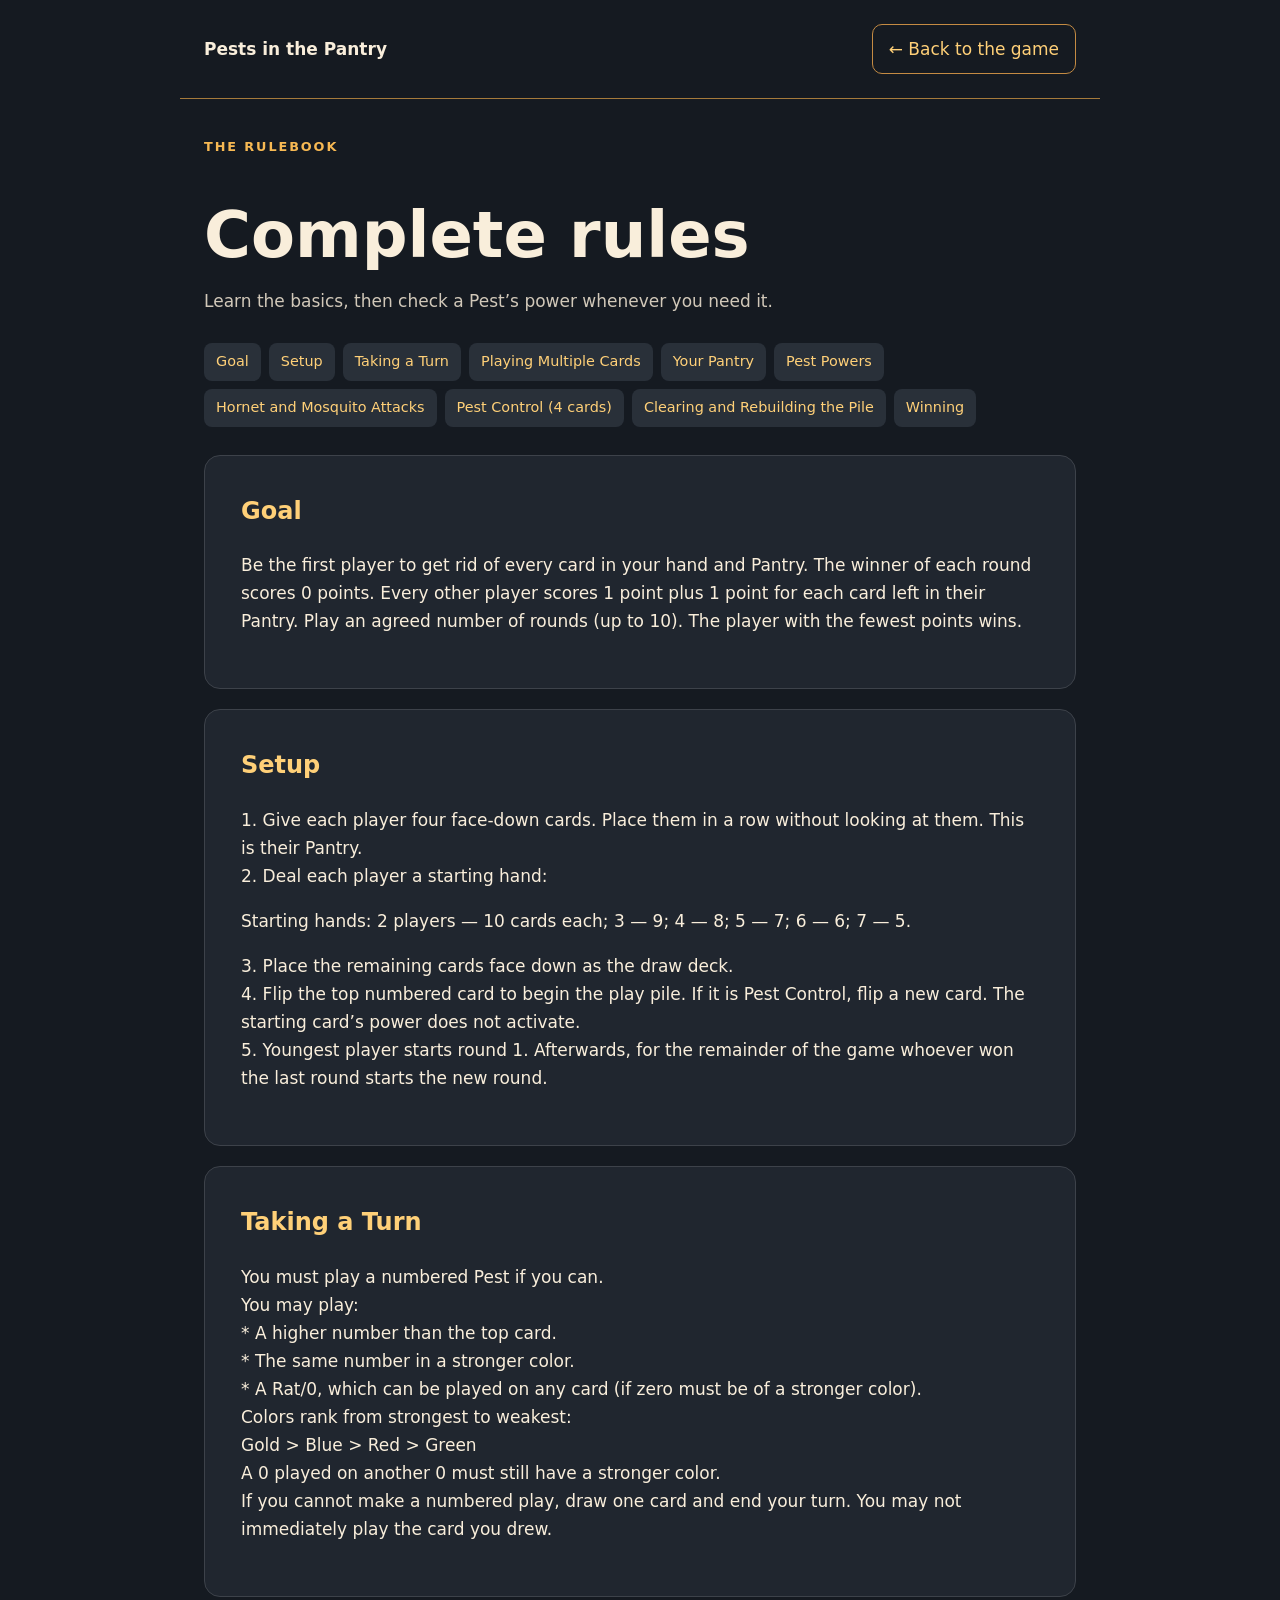
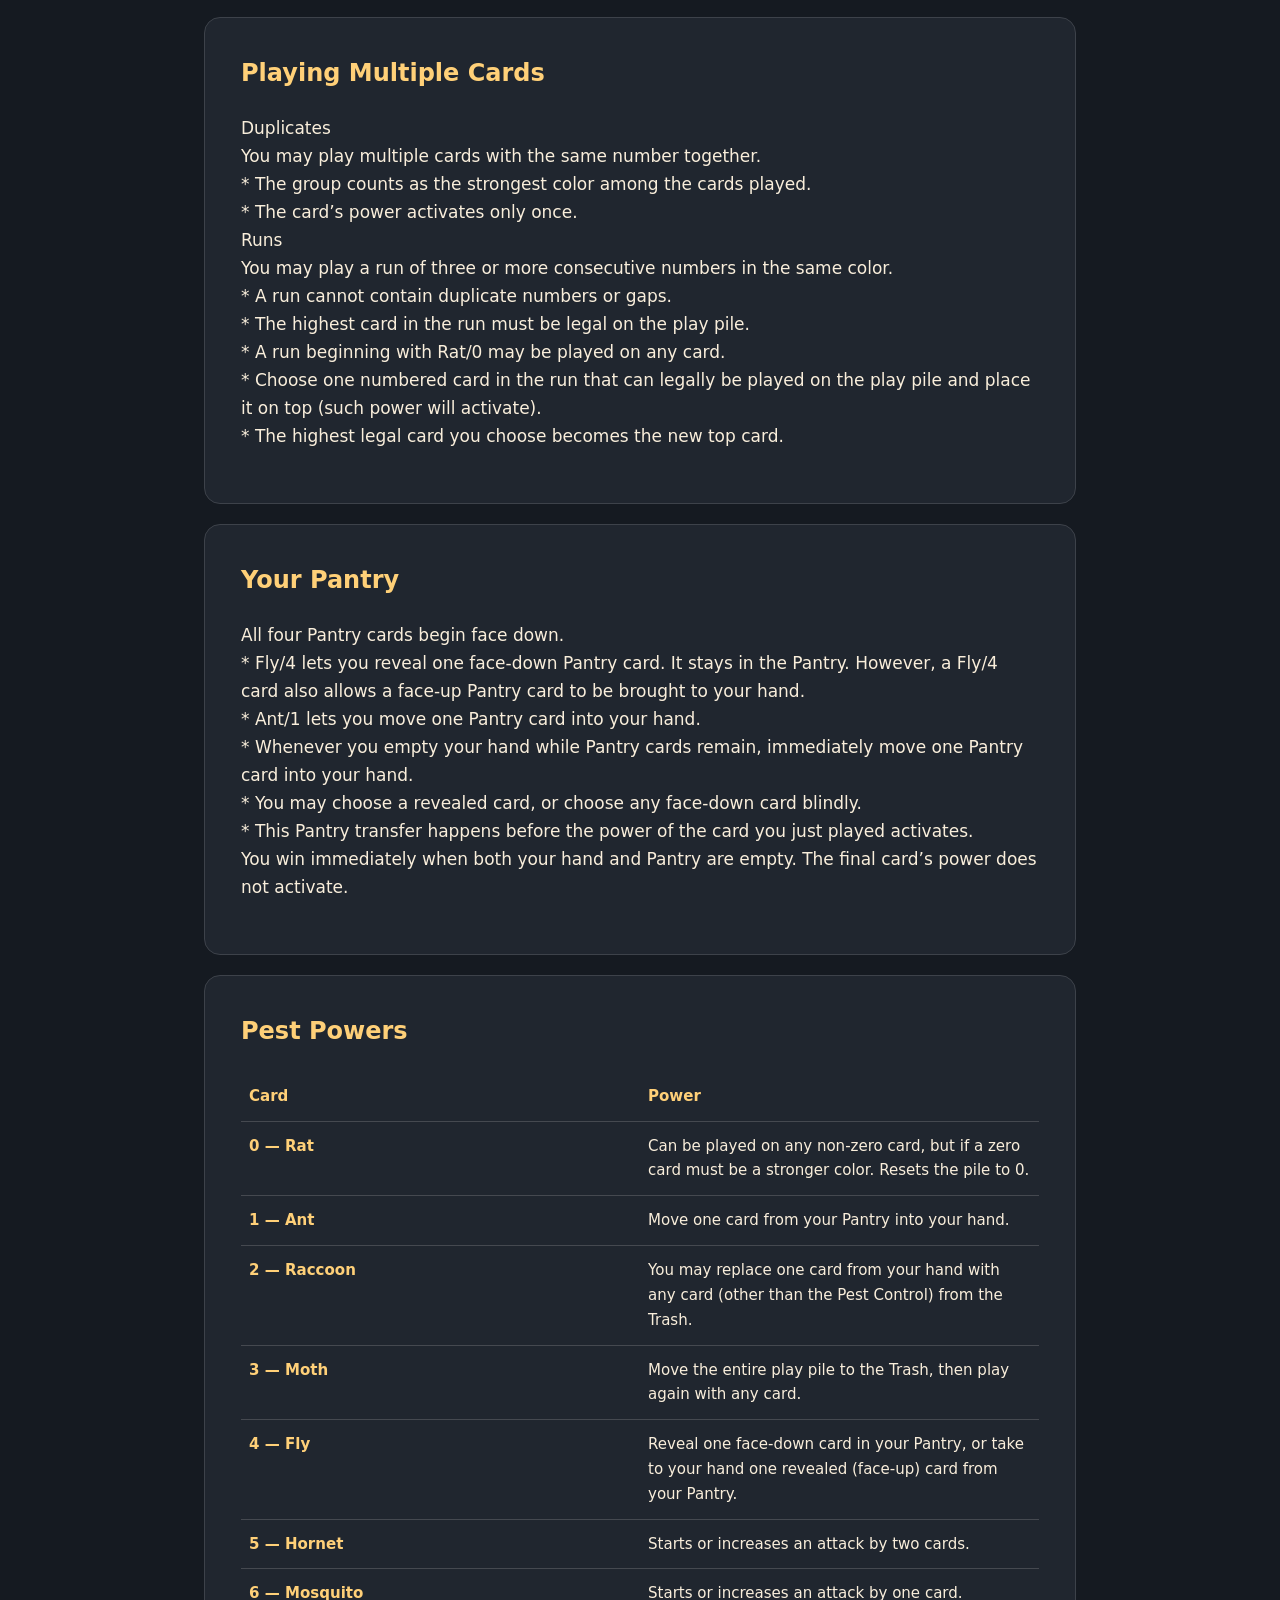
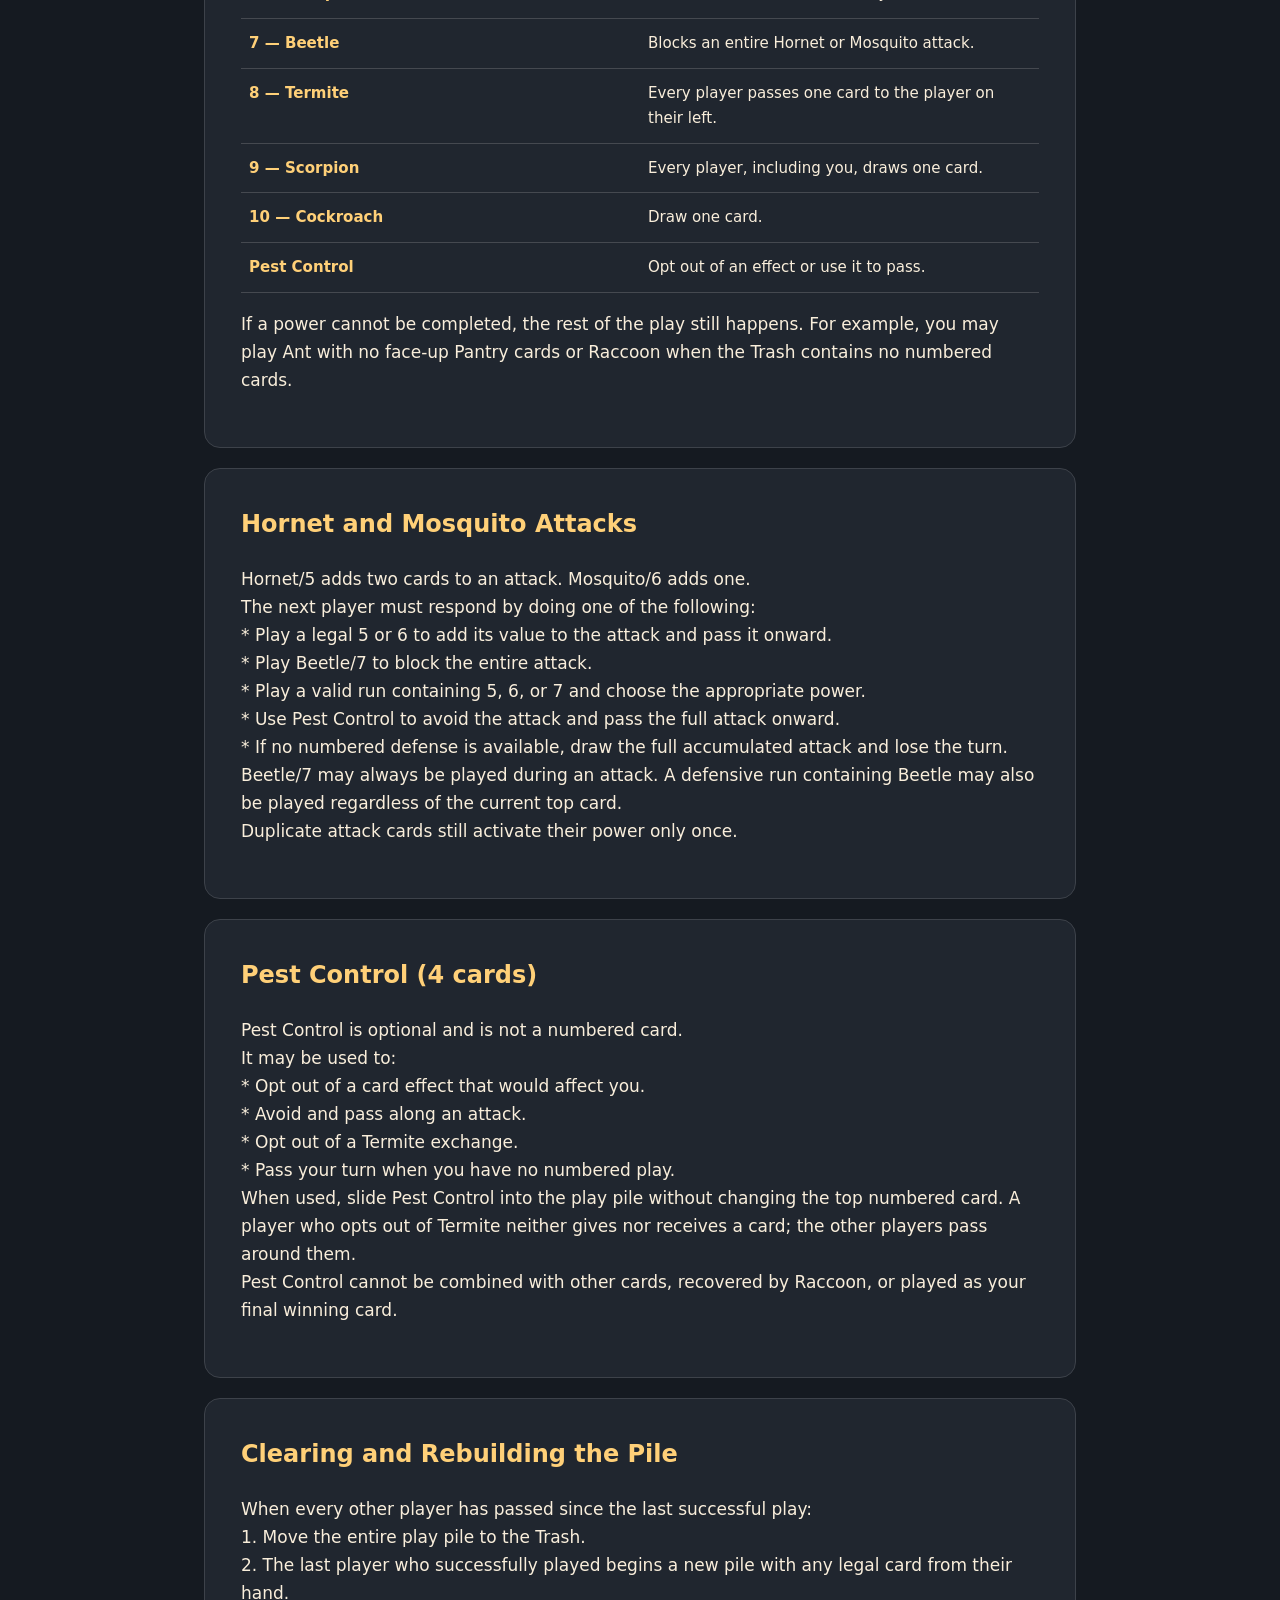
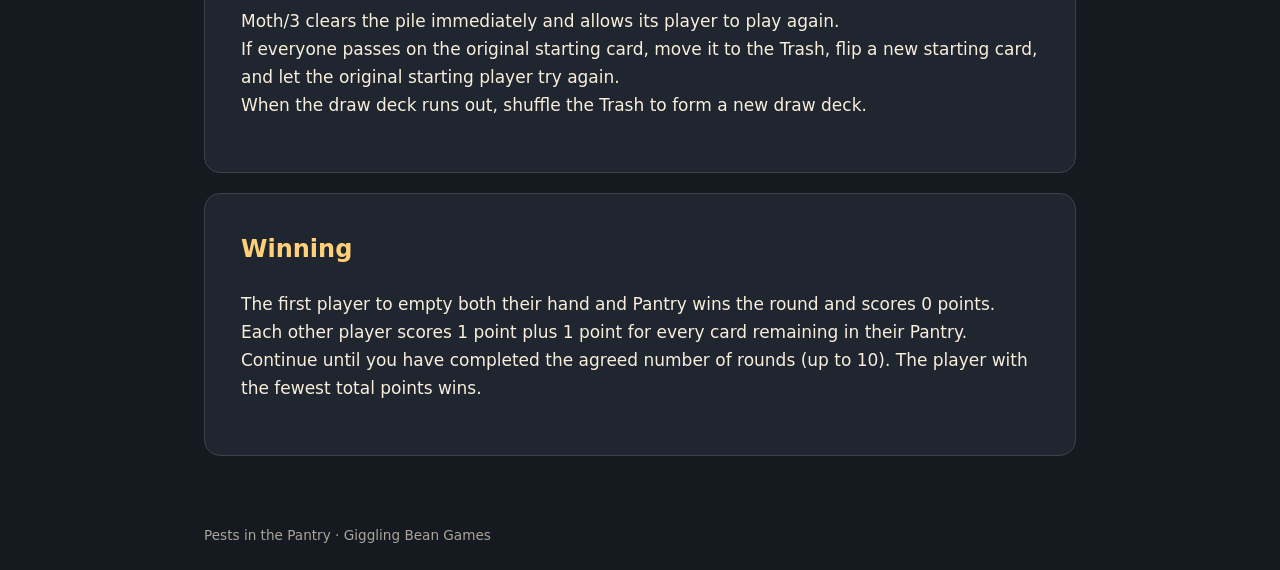
==== game-rules/index.html @ f9a8a21a "Add complete rules page and homepage button" ====
<!doctype html>
<html lang="en"><head><meta charset="utf-8"><meta name="viewport" content="width=device-width,initial-scale=1">
<title>Complete Rules | Pests in the Pantry</title>
<meta name="description" content="The complete Pests in the Pantry rules: setup, scoring, turns, Pest powers, attacks, runs, and your Pantry.">
<link rel="icon" href="/assets/cockroach-logo.png">
<style>
*{box-sizing:border-box}body{margin:0;background:#151a21;color:#f9eedb;font:17px/1.65 system-ui,sans-serif}
header,main,footer{max-width:920px;margin:auto;padding:24px}
header{display:flex;align-items:center;justify-content:space-between;gap:16px;border-bottom:1px solid #a57a3b}
a{color:#ffd078;text-underline-offset:4px}a:focus-visible{outline:3px solid #ffd078;outline-offset:5px}
.back{display:inline-block;border:1px solid #c48b43;border-radius:10px;padding:10px 16px;text-decoration:none}
h1{font-size:clamp(2.2rem,6vw,4rem);line-height:1.1;margin-bottom:14px}h2{color:#ffd078;font-size:1.5rem;margin-top:0}
.kicker{text-transform:uppercase;letter-spacing:.15em;color:#f7b953;font-size:.8rem;font-weight:800}
.intro{color:#d1c8b9}nav{display:flex;gap:8px;flex-wrap:wrap;margin:28px 0}
nav a{padding:7px 12px;background:#293039;border-radius:8px;text-decoration:none;font-size:.9rem}
section{background:#20262f;padding:clamp(20px,5vw,36px);border:1px solid #3d424a;border-radius:16px;margin:20px 0;scroll-margin-top:20px}
p{overflow-wrap:anywhere}table{border-collapse:collapse;width:100%;font-size:.94rem}th,td{text-align:left;vertical-align:top;border-bottom:1px solid #454950;padding:12px 8px}th{width:30%;color:#ffd078}
footer{color:#aaa49a;font-size:.85rem}@media(max-width:480px){header{align-items:flex-start;flex-direction:column}main{padding:18px}th,td{padding:10px 5px}section{padding:18px}}
@media print{body{background:#fff;color:#111}header,nav{display:none}section{border:0;background:none;padding:0;break-inside:avoid}h2,th{color:#111}a{color:inherit}}
</style></head><body>
<header><strong>Pests in the Pantry</strong><a class="back" href="/">← Back to the game</a></header>
<main><p class="kicker">The rulebook</p><h1>Complete rules</h1><p class="intro">Learn the basics, then check a Pest’s power whenever you need it.</p><nav aria-label="Rulebook sections"><a href="#section-0">Goal</a><a href="#section-1">Setup</a><a href="#section-2">Taking a Turn</a><a href="#section-3">Playing Multiple Cards</a><a href="#section-4">Your Pantry</a><a href="#section-5">Pest Powers</a><a href="#section-6">Hornet and Mosquito Attacks</a><a href="#section-7">Pest Control (4 cards)</a><a href="#section-8">Clearing and Rebuilding the Pile</a><a href="#section-9">Winning</a></nav><section id="section-0"><h2>Goal</h2><p>Be the first player to get rid of every card in your hand and Pantry. The winner of each round scores 0 points. Every other player scores 1 point plus 1 point for each card left in their Pantry. Play an agreed number of rounds (up to 10). The player with the fewest points wins.</p></section><section id="section-1"><h2>Setup</h2><p>1. Give each player four face-down cards. Place them in a row without looking at them. This is their Pantry.<br>2. Deal each player a starting hand:</p><p>Starting hands: 2 players — 10 cards each; 3 — 9; 4 — 8; 5 — 7; 6 — 6; 7 — 5.</p><p>3. Place the remaining cards face down as the draw deck.<br>   4. Flip the top numbered card to begin the play pile. If it is Pest Control, flip a new card. The starting card’s power does not activate.<br>   5. Youngest player starts round 1. Afterwards, for the remainder of the game whoever won the last round starts the new round.</p></section><section id="section-2"><h2>Taking a Turn</h2><p>You must play a numbered Pest if you can.<br>You may play:<br>   * A higher number than the top card.<br>   * The same number in a stronger color.<br>   * A Rat/0, which can be played on any card (if zero must be of a stronger color).<br>Colors rank from strongest to weakest:<br>Gold &gt; Blue &gt; Red &gt; Green<br>A 0 played on another 0 must still have a stronger color.<br>If you cannot make a numbered play, draw one card and end your turn. You may not immediately play the card you drew.</p></section><section id="section-3"><h2>Playing Multiple Cards</h2><p>Duplicates<br>You may play multiple cards with the same number together.<br>   * The group counts as the strongest color among the cards played.<br>   * The card’s power activates only once.<br>Runs<br>You may play a run of three or more consecutive numbers in the same color.<br>   * A run cannot contain duplicate numbers or gaps.<br>   * The highest card in the run must be legal on the play pile.<br>   * A run beginning with Rat/0 may be played on any card.<br>   * Choose one numbered card in the run that can legally be played on the play pile and place it on top (such power will activate).<br>   * The highest legal card you choose becomes the new top card.</p></section><section id="section-4"><h2>Your Pantry</h2><p>All four Pantry cards begin face down.<br>   * Fly/4 lets you reveal one face-down Pantry card. It stays in the Pantry. However, a Fly/4 card also allows a face-up Pantry card to be brought to your hand.<br>   * Ant/1 lets you move one Pantry card into your hand.<br>   * Whenever you empty your hand while Pantry cards remain, immediately move one Pantry card into your hand.<br>   * You may choose a revealed card, or choose any face-down card blindly.<br>   * This Pantry transfer happens before the power of the card you just played activates.<br>You win immediately when both your hand and Pantry are empty. The final card’s power does not activate.</p></section><section id="section-5"><h2>Pest Powers</h2><table><thead><tr><th>Card</th><th>Power</th></tr></thead><tbody><tr><th>0 — Rat</th><td>Can be played on any non-zero card, but if a zero card must be a stronger color. Resets the pile to 0.</td></tr><tr><th>1 — Ant</th><td>Move one card from your Pantry into your hand.</td></tr><tr><th>2 — Raccoon</th><td>You may replace one card from your hand with any card (other than the Pest Control) from the Trash.</td></tr><tr><th>3 — Moth</th><td>Move the entire play pile to the Trash, then play again with any card.</td></tr><tr><th>4 — Fly</th><td>Reveal one face-down card in your Pantry, or take to your hand one revealed (face-up) card from your Pantry.</td></tr><tr><th>5 — Hornet</th><td>Starts or increases an attack by two cards.</td></tr><tr><th>6 — Mosquito</th><td>Starts or increases an attack by one card.</td></tr><tr><th>7 — Beetle</th><td>Blocks an entire Hornet or Mosquito attack.</td></tr><tr><th>8 — Termite</th><td>Every player passes one card to the player on their left.</td></tr><tr><th>9 — Scorpion</th><td>Every player, including you, draws one card.</td></tr><tr><th>10 — Cockroach</th><td>Draw one card.</td></tr><tr><th>Pest Control</th><td>Opt out of an effect or use it to pass.</td></tr></tbody></table><p>If a power cannot be completed, the rest of the play still happens. For example, you may play Ant with no face-up Pantry cards or Raccoon when the Trash contains no numbered cards.</p></section><section id="section-6"><h2>Hornet and Mosquito Attacks</h2><p>Hornet/5 adds two cards to an attack. Mosquito/6 adds one.<br>The next player must respond by doing one of the following:<br>   * Play a legal 5 or 6 to add its value to the attack and pass it onward.<br>   * Play Beetle/7 to block the entire attack.<br>   * Play a valid run containing 5, 6, or 7 and choose the appropriate power.<br>   * Use Pest Control to avoid the attack and pass the full attack onward.<br>   * If no numbered defense is available, draw the full accumulated attack and lose the turn.<br>Beetle/7 may always be played during an attack. A defensive run containing Beetle may also be played regardless of the current top card.<br>Duplicate attack cards still activate their power only once.</p></section><section id="section-7"><h2>Pest Control (4 cards)</h2><p>Pest Control is optional and is not a numbered card.<br>It may be used to:<br>   * Opt out of a card effect that would affect you.<br>   * Avoid and pass along an attack.<br>   * Opt out of a Termite exchange.<br>   * Pass your turn when you have no numbered play.<br>When used, slide Pest Control into the play pile without changing the top numbered card. A player who opts out of Termite neither gives nor receives a card; the other players pass around them.<br>Pest Control cannot be combined with other cards, recovered by Raccoon, or played as your final winning card.</p></section><section id="section-8"><h2>Clearing and Rebuilding the Pile</h2><p>When every other player has passed since the last successful play:<br>   1. Move the entire play pile to the Trash.<br>   2. The last player who successfully played begins a new pile with any legal card from their hand.<br>Moth/3 clears the pile immediately and allows its player to play again.<br>If everyone passes on the original starting card, move it to the Trash, flip a new starting card, and let the original starting player try again.<br>When the draw deck runs out, shuffle the Trash to form a new draw deck.</p></section><section id="section-9"><h2>Winning</h2><p>The first player to empty both their hand and Pantry wins the round and scores 0 points. Each other player scores 1 point plus 1 point for every card remaining in their Pantry. Continue until you have completed the agreed number of rounds (up to 10). The player with the fewest total points wins.</p></section></main><footer>Pests in the Pantry · Giggling Bean Games</footer></body></html>
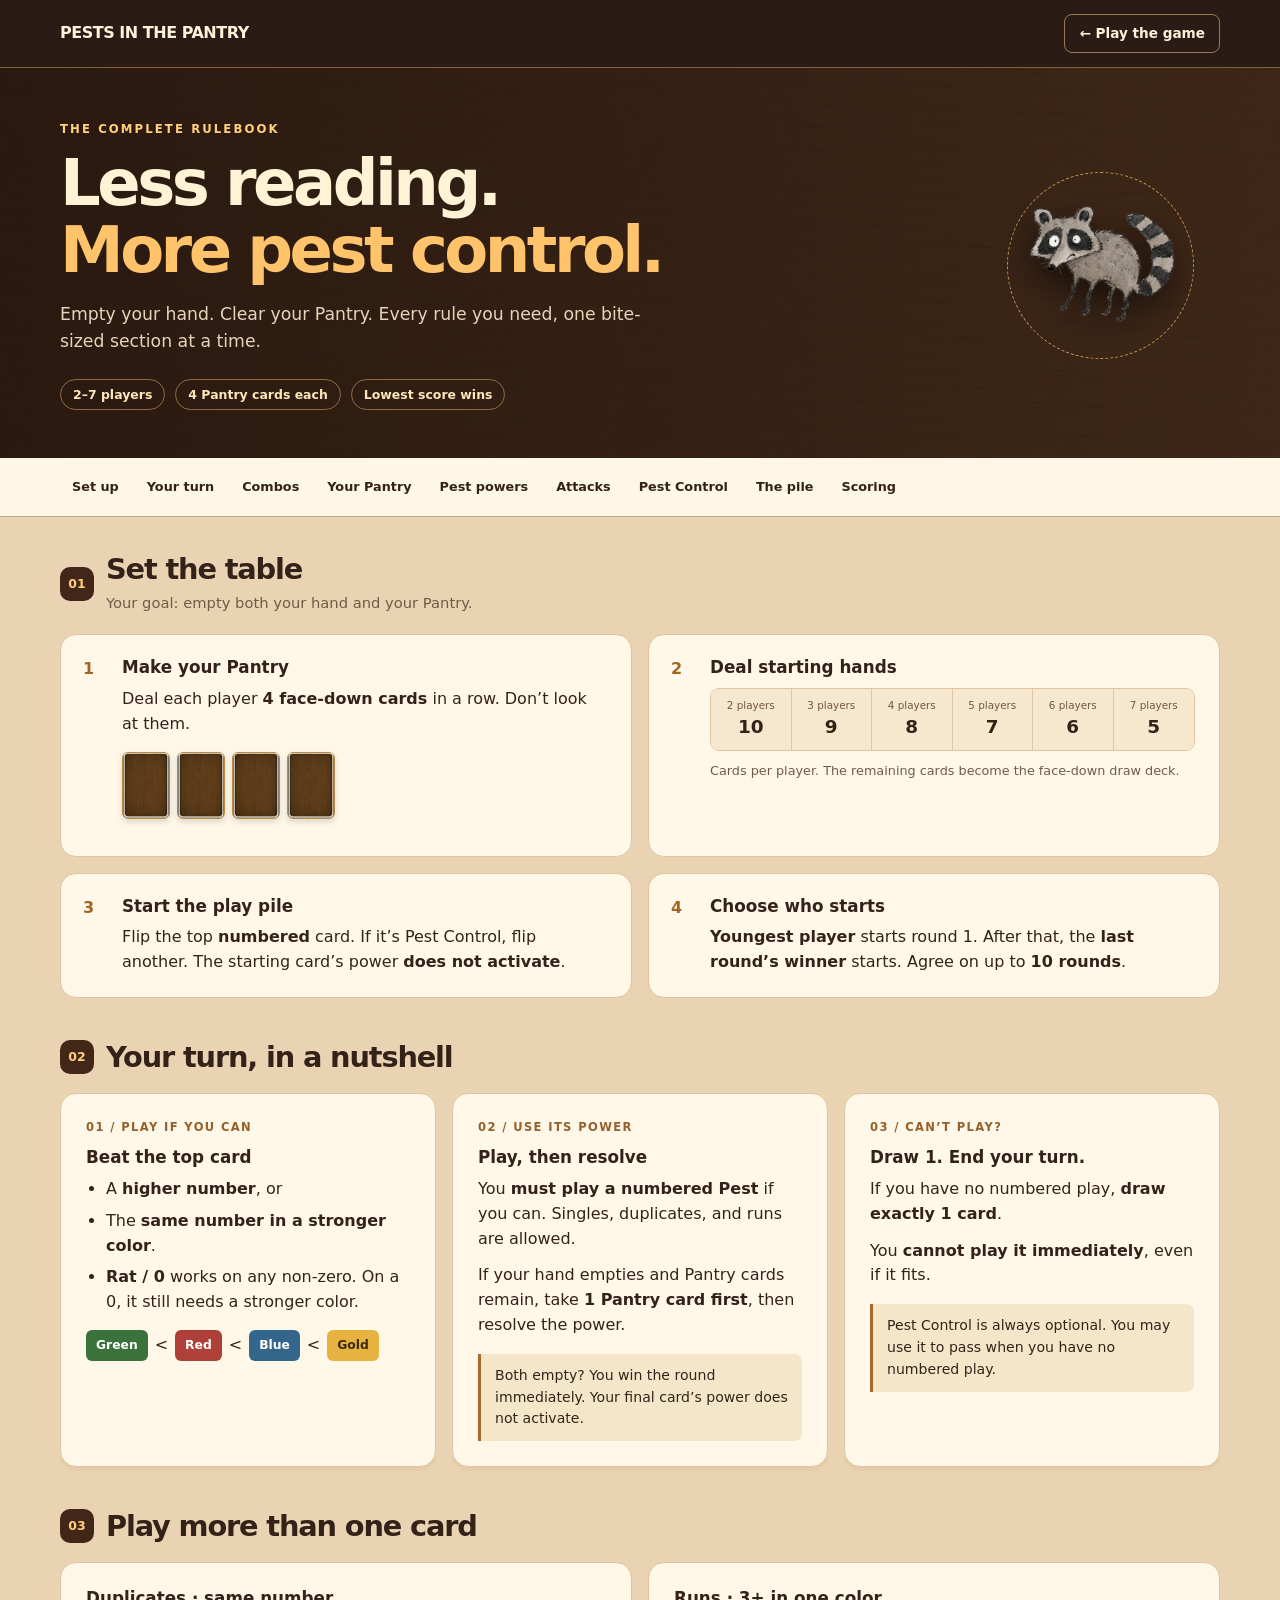
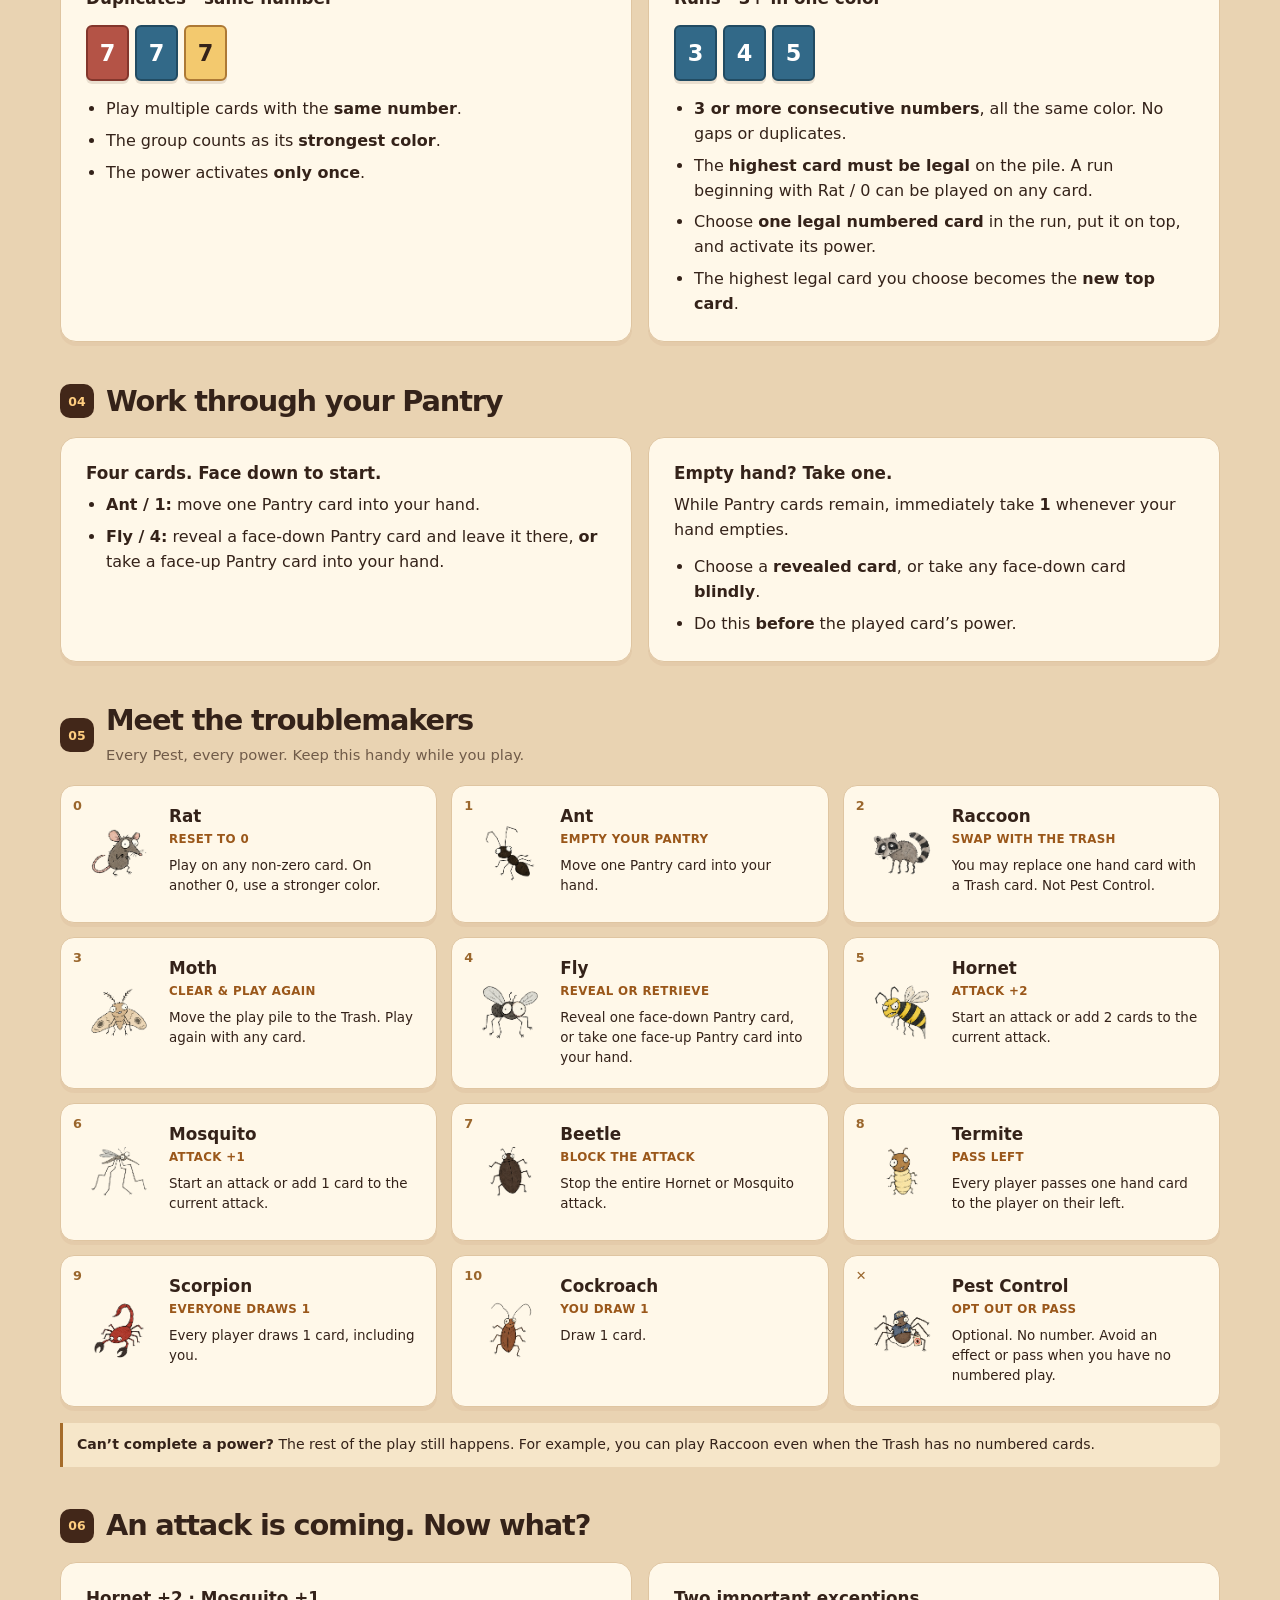
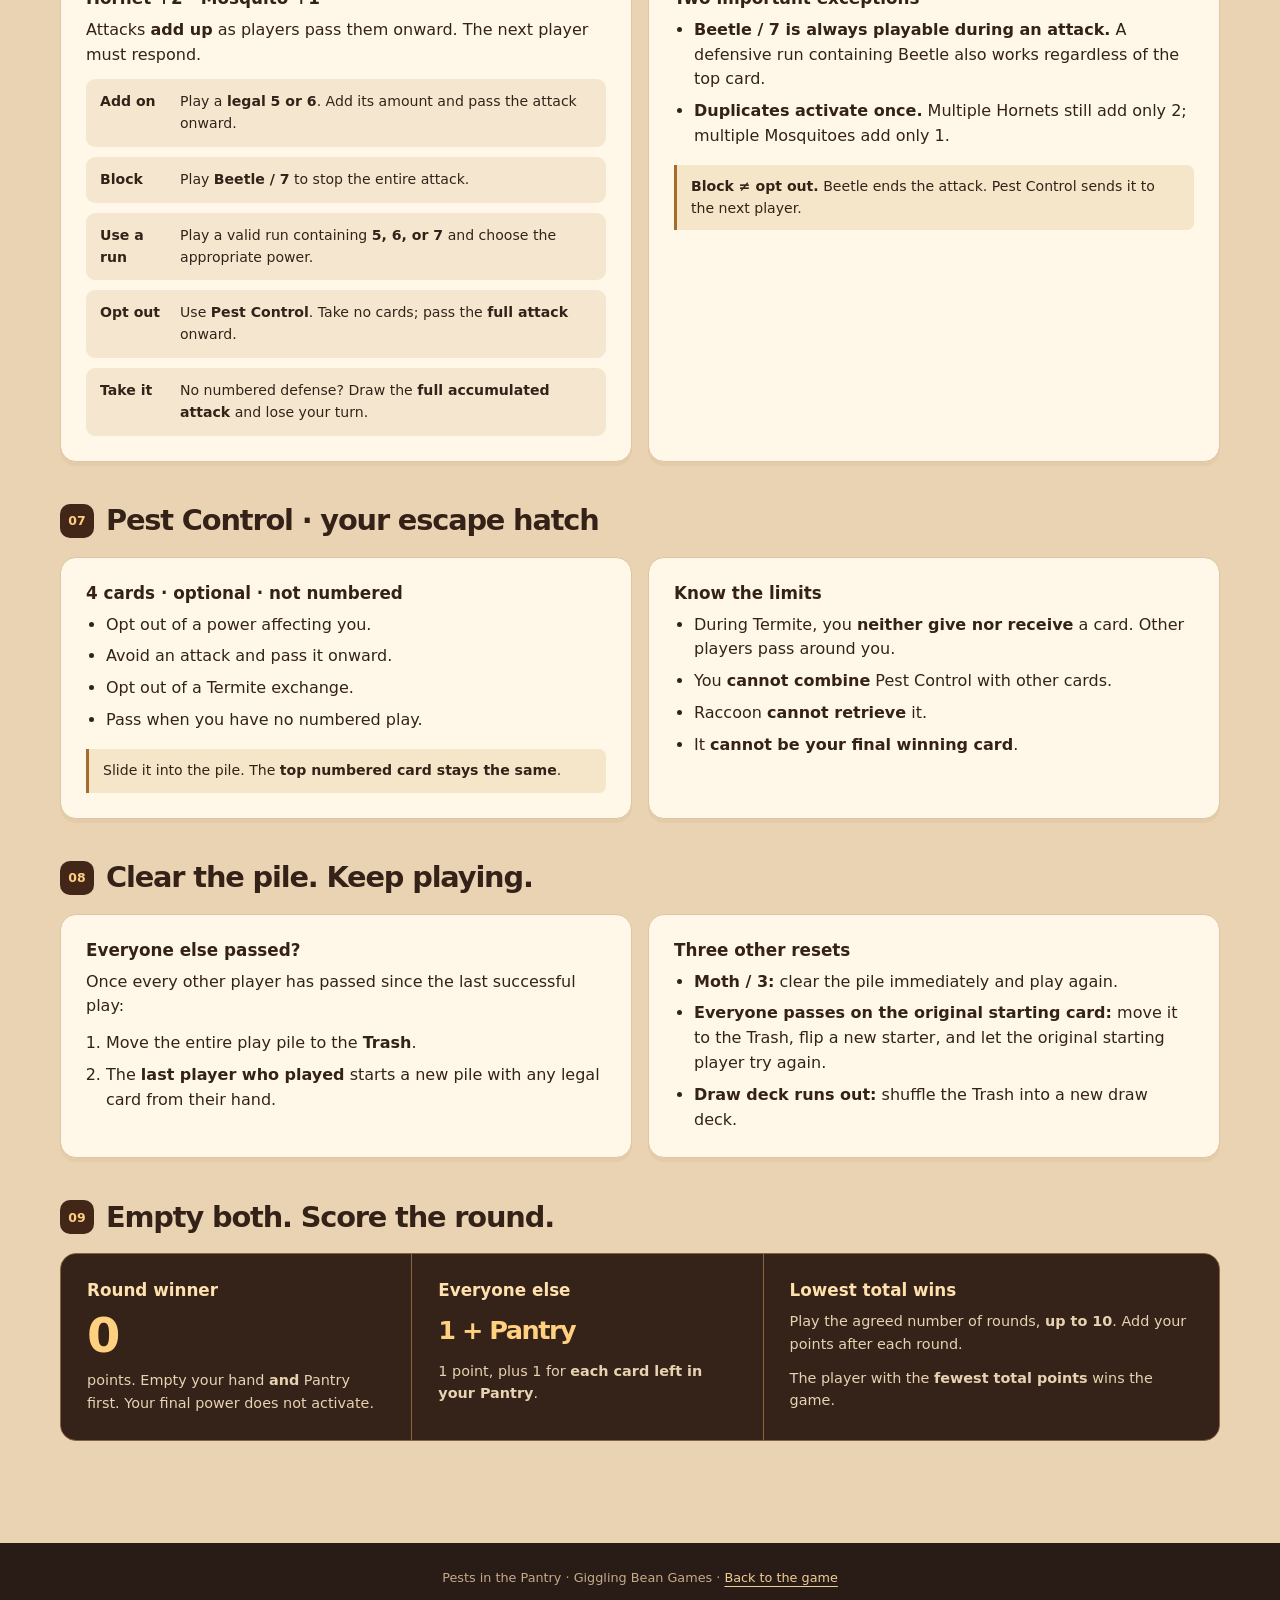
==== commit fe267b52: "Redesign complete rules as an illustrated scannable rulebook" ====
--- a/game-rules/index.html
+++ b/game-rules/index.html
@@ -1,22 +1,61 @@
 <!doctype html>
 <html lang="en"><head><meta charset="utf-8"><meta name="viewport" content="width=device-width,initial-scale=1">
-<title>Complete Rules | Pests in the Pantry</title>
-<meta name="description" content="The complete Pests in the Pantry rules: setup, scoring, turns, Pest powers, attacks, runs, and your Pantry.">
-<link rel="icon" href="/assets/cockroach-logo.png">
-<style>
-*{box-sizing:border-box}body{margin:0;background:#151a21;color:#f9eedb;font:17px/1.65 system-ui,sans-serif}
-header,main,footer{max-width:920px;margin:auto;padding:24px}
-header{display:flex;align-items:center;justify-content:space-between;gap:16px;border-bottom:1px solid #a57a3b}
-a{color:#ffd078;text-underline-offset:4px}a:focus-visible{outline:3px solid #ffd078;outline-offset:5px}
-.back{display:inline-block;border:1px solid #c48b43;border-radius:10px;padding:10px 16px;text-decoration:none}
-h1{font-size:clamp(2.2rem,6vw,4rem);line-height:1.1;margin-bottom:14px}h2{color:#ffd078;font-size:1.5rem;margin-top:0}
-.kicker{text-transform:uppercase;letter-spacing:.15em;color:#f7b953;font-size:.8rem;font-weight:800}
-.intro{color:#d1c8b9}nav{display:flex;gap:8px;flex-wrap:wrap;margin:28px 0}
-nav a{padding:7px 12px;background:#293039;border-radius:8px;text-decoration:none;font-size:.9rem}
-section{background:#20262f;padding:clamp(20px,5vw,36px);border:1px solid #3d424a;border-radius:16px;margin:20px 0;scroll-margin-top:20px}
-p{overflow-wrap:anywhere}table{border-collapse:collapse;width:100%;font-size:.94rem}th,td{text-align:left;vertical-align:top;border-bottom:1px solid #454950;padding:12px 8px}th{width:30%;color:#ffd078}
-footer{color:#aaa49a;font-size:.85rem}@media(max-width:480px){header{align-items:flex-start;flex-direction:column}main{padding:18px}th,td{padding:10px 5px}section{padding:18px}}
-@media print{body{background:#fff;color:#111}header,nav{display:none}section{border:0;background:none;padding:0;break-inside:avoid}h2,th{color:#111}a{color:inherit}}
-</style></head><body>
-<header><strong>Pests in the Pantry</strong><a class="back" href="/">← Back to the game</a></header>
-<main><p class="kicker">The rulebook</p><h1>Complete rules</h1><p class="intro">Learn the basics, then check a Pest’s power whenever you need it.</p><nav aria-label="Rulebook sections"><a href="#section-0">Goal</a><a href="#section-1">Setup</a><a href="#section-2">Taking a Turn</a><a href="#section-3">Playing Multiple Cards</a><a href="#section-4">Your Pantry</a><a href="#section-5">Pest Powers</a><a href="#section-6">Hornet and Mosquito Attacks</a><a href="#section-7">Pest Control (4 cards)</a><a href="#section-8">Clearing and Rebuilding the Pile</a><a href="#section-9">Winning</a></nav><section id="section-0"><h2>Goal</h2><p>Be the first player to get rid of every card in your hand and Pantry. The winner of each round scores 0 points. Every other player scores 1 point plus 1 point for each card left in their Pantry. Play an agreed number of rounds (up to 10). The player with the fewest points wins.</p></section><section id="section-1"><h2>Setup</h2><p>1. Give each player four face-down cards. Place them in a row without looking at them. This is their Pantry.<br>2. Deal each player a starting hand:</p><p>Starting hands: 2 players — 10 cards each; 3 — 9; 4 — 8; 5 — 7; 6 — 6; 7 — 5.</p><p>3. Place the remaining cards face down as the draw deck.<br>   4. Flip the top numbered card to begin the play pile. If it is Pest Control, flip a new card. The starting card’s power does not activate.<br>   5. Youngest player starts round 1. Afterwards, for the remainder of the game whoever won the last round starts the new round.</p></section><section id="section-2"><h2>Taking a Turn</h2><p>You must play a numbered Pest if you can.<br>You may play:<br>   * A higher number than the top card.<br>   * The same number in a stronger color.<br>   * A Rat/0, which can be played on any card (if zero must be of a stronger color).<br>Colors rank from strongest to weakest:<br>Gold &gt; Blue &gt; Red &gt; Green<br>A 0 played on another 0 must still have a stronger color.<br>If you cannot make a numbered play, draw one card and end your turn. You may not immediately play the card you drew.</p></section><section id="section-3"><h2>Playing Multiple Cards</h2><p>Duplicates<br>You may play multiple cards with the same number together.<br>   * The group counts as the strongest color among the cards played.<br>   * The card’s power activates only once.<br>Runs<br>You may play a run of three or more consecutive numbers in the same color.<br>   * A run cannot contain duplicate numbers or gaps.<br>   * The highest card in the run must be legal on the play pile.<br>   * A run beginning with Rat/0 may be played on any card.<br>   * Choose one numbered card in the run that can legally be played on the play pile and place it on top (such power will activate).<br>   * The highest legal card you choose becomes the new top card.</p></section><section id="section-4"><h2>Your Pantry</h2><p>All four Pantry cards begin face down.<br>   * Fly/4 lets you reveal one face-down Pantry card. It stays in the Pantry. However, a Fly/4 card also allows a face-up Pantry card to be brought to your hand.<br>   * Ant/1 lets you move one Pantry card into your hand.<br>   * Whenever you empty your hand while Pantry cards remain, immediately move one Pantry card into your hand.<br>   * You may choose a revealed card, or choose any face-down card blindly.<br>   * This Pantry transfer happens before the power of the card you just played activates.<br>You win immediately when both your hand and Pantry are empty. The final card’s power does not activate.</p></section><section id="section-5"><h2>Pest Powers</h2><table><thead><tr><th>Card</th><th>Power</th></tr></thead><tbody><tr><th>0 — Rat</th><td>Can be played on any non-zero card, but if a zero card must be a stronger color. Resets the pile to 0.</td></tr><tr><th>1 — Ant</th><td>Move one card from your Pantry into your hand.</td></tr><tr><th>2 — Raccoon</th><td>You may replace one card from your hand with any card (other than the Pest Control) from the Trash.</td></tr><tr><th>3 — Moth</th><td>Move the entire play pile to the Trash, then play again with any card.</td></tr><tr><th>4 — Fly</th><td>Reveal one face-down card in your Pantry, or take to your hand one revealed (face-up) card from your Pantry.</td></tr><tr><th>5 — Hornet</th><td>Starts or increases an attack by two cards.</td></tr><tr><th>6 — Mosquito</th><td>Starts or increases an attack by one card.</td></tr><tr><th>7 — Beetle</th><td>Blocks an entire Hornet or Mosquito attack.</td></tr><tr><th>8 — Termite</th><td>Every player passes one card to the player on their left.</td></tr><tr><th>9 — Scorpion</th><td>Every player, including you, draws one card.</td></tr><tr><th>10 — Cockroach</th><td>Draw one card.</td></tr><tr><th>Pest Control</th><td>Opt out of an effect or use it to pass.</td></tr></tbody></table><p>If a power cannot be completed, the rest of the play still happens. For example, you may play Ant with no face-up Pantry cards or Raccoon when the Trash contains no numbered cards.</p></section><section id="section-6"><h2>Hornet and Mosquito Attacks</h2><p>Hornet/5 adds two cards to an attack. Mosquito/6 adds one.<br>The next player must respond by doing one of the following:<br>   * Play a legal 5 or 6 to add its value to the attack and pass it onward.<br>   * Play Beetle/7 to block the entire attack.<br>   * Play a valid run containing 5, 6, or 7 and choose the appropriate power.<br>   * Use Pest Control to avoid the attack and pass the full attack onward.<br>   * If no numbered defense is available, draw the full accumulated attack and lose the turn.<br>Beetle/7 may always be played during an attack. A defensive run containing Beetle may also be played regardless of the current top card.<br>Duplicate attack cards still activate their power only once.</p></section><section id="section-7"><h2>Pest Control (4 cards)</h2><p>Pest Control is optional and is not a numbered card.<br>It may be used to:<br>   * Opt out of a card effect that would affect you.<br>   * Avoid and pass along an attack.<br>   * Opt out of a Termite exchange.<br>   * Pass your turn when you have no numbered play.<br>When used, slide Pest Control into the play pile without changing the top numbered card. A player who opts out of Termite neither gives nor receives a card; the other players pass around them.<br>Pest Control cannot be combined with other cards, recovered by Raccoon, or played as your final winning card.</p></section><section id="section-8"><h2>Clearing and Rebuilding the Pile</h2><p>When every other player has passed since the last successful play:<br>   1. Move the entire play pile to the Trash.<br>   2. The last player who successfully played begins a new pile with any legal card from their hand.<br>Moth/3 clears the pile immediately and allows its player to play again.<br>If everyone passes on the original starting card, move it to the Trash, flip a new starting card, and let the original starting player try again.<br>When the draw deck runs out, shuffle the Trash to form a new draw deck.</p></section><section id="section-9"><h2>Winning</h2><p>The first player to empty both their hand and Pantry wins the round and scores 0 points. Each other player scores 1 point plus 1 point for every card remaining in their Pantry. Continue until you have completed the agreed number of rounds (up to 10). The player with the fewest total points wins.</p></section></main><footer>Pests in the Pantry · Giggling Bean Games</footer></body></html>+<title>Complete Rules | Pests in the Pantry</title><meta name="description" content="All the Pests in the Pantry rules, made easy: setup, turns, illustrated Pest powers, attacks, and scoring.">
+<link rel="icon" href="/assets/cockroach-logo.png"><style>
+:root{--ink:#342219;--muted:#705b49;--paper:#fff8e9;--gold:#f3b34e;--line:#dfc5a1;--brown:#422719}
+*{box-sizing:border-box}html{scroll-behavior:smooth;scroll-padding-top:90px}body{margin:0;background:#e9d3b2;color:var(--ink);font:16px/1.55 system-ui,-apple-system,sans-serif}
+a{color:inherit;text-underline-offset:4px}a:focus-visible,summary:focus-visible{outline:3px solid #276e98;outline-offset:4px}.skip{position:absolute;left:12px;top:-80px;z-index:20;background:white;padding:12px}.skip:focus{top:12px}
+.topbar{background:#291c16;color:#fff2d9;padding:14px max(20px,calc((100vw - 1160px)/2));display:flex;justify-content:space-between;align-items:center;gap:16px;border-bottom:1px solid #87603e}
+.brand{font-weight:900;text-decoration:none;letter-spacing:-.03em}.back{border:1px solid #9d7750;border-radius:8px;padding:8px 14px;text-decoration:none;font-size:.85rem;font-weight:750;white-space:nowrap}
+.hero{color:#fff3d6;background:linear-gradient(90deg,#25160fee,#342217dc),url('/assets/table-wood.png') center/cover;padding:52px max(24px,calc((100vw - 1160px)/2)) 48px;display:grid;grid-template-columns:1fr 240px;align-items:center;gap:20px;overflow:hidden}
+.eyebrow{text-transform:uppercase;letter-spacing:.18em;font-size:.73rem;font-weight:850;color:#ffd17b;margin:0 0 12px}h1{font:900 clamp(2.5rem,5vw,4.8rem)/1.04 system-ui;margin:0 0 18px;letter-spacing:-.055em}h1 span{color:#ffc46b}
+.hero p:not(.eyebrow){max-width:610px;color:#e6d4ba;font-size:1.08rem;margin:0}.hero-art{position:relative;min-height:205px;display:grid;place-items:center}.hero-art img{width:200px;height:200px;object-fit:contain;filter:drop-shadow(0 14px 15px #0008);transform:rotate(9deg)}.hero-art:before{content:"";position:absolute;width:185px;height:185px;border:1px dashed #c49658;border-radius:50%}
+.facts{display:flex;gap:10px;flex-wrap:wrap;margin-top:24px}.facts span{border:1px solid #8e6b43;border-radius:30px;padding:5px 12px;font-size:.78rem;font-weight:750;color:#ffe6b9}
+nav{position:sticky;top:0;z-index:5;background:#fff8e9f5;backdrop-filter:blur(10px);border-bottom:1px solid #c7a67d;display:flex;gap:4px;overflow:auto;padding:10px max(16px,calc((100vw - 1160px)/2));scrollbar-width:thin}
+nav a{white-space:nowrap;font-size:.8rem;font-weight:800;text-decoration:none;padding:9px 12px;border-radius:7px}nav a:hover{background:#ecd5af}
+main{max-width:1200px;padding:36px 20px 60px;margin:auto}section{margin:0 0 42px;scroll-margin-top:90px}.section-heading{display:flex;gap:12px;align-items:center;margin-bottom:19px}.step{display:grid;place-items:center;width:34px;height:34px;flex-shrink:0;background:var(--brown);color:#ffce80;border-radius:10px;font-size:.78rem;font-weight:900}
+h2{font-size:1.8rem;line-height:1.15;letter-spacing:-.04em;margin:0}h3{font-size:1.05rem;margin:0 0 9px;line-height:1.25}p{margin:0 0 12px}p:last-child{margin-bottom:0}.sub{color:var(--muted);font-size:.92rem;margin:6px 0 0}
+.panel{background:var(--paper);border:1px solid var(--line);border-radius:16px;padding:25px;box-shadow:0 4px 0 #af805d18}.grid{display:grid;grid-template-columns:1fr 1fr;gap:16px}.three{grid-template-columns:repeat(3,1fr)}
+ul,ol{padding-left:20px;margin:0}li{margin:7px 0}li:last-child{margin-bottom:0}strong{font-weight:850}.note{background:#f6e6c9;border-left:3px solid #a56b2a;border-radius:0 7px 7px 0;padding:11px 14px;font-size:.88rem;margin-top:16px}
+.setup-steps{list-style:none;padding:0;counter-reset:setup;display:grid;gap:16px;grid-template-columns:1fr 1fr}.setup-steps>li{counter-increment:setup;margin:0;background:var(--paper);border:1px solid var(--line);border-radius:16px;padding:22px 24px 22px 61px;position:relative}.setup-steps>li:before{content:counter(setup);position:absolute;left:22px;top:22px;font-weight:900;color:#a16623}
+.hand-table{display:grid;grid-template-columns:repeat(6,1fr);text-align:center;border:1px solid var(--line);border-radius:9px;overflow:hidden;margin:10px 0}.hand-table div{padding:8px 3px;background:#f6e8cf;border-right:1px solid var(--line)}.hand-table div:last-child{border:0}.hand-table span{display:block;font-size:.65rem;color:#71573e}.hand-table b{font-size:1.15rem}.small{font-size:.8rem;color:var(--muted)}
+.turn-number{font-size:.72rem;color:#95602b;text-transform:uppercase;letter-spacing:.12em;font-weight:900;margin-bottom:10px}.colors{display:flex;gap:7px;align-items:center;flex-wrap:wrap;margin-top:15px}.chip{font-size:.77rem;padding:6px 10px;border-radius:6px;font-weight:850;color:white}.green{background:#3b713b}.red{background:#af4039}.blue{background:#33668a}.gold{background:#e7b340;color:#3d2a0d}
+.example{display:flex;gap:6px;margin:16px 0}.mini{border:2px solid #ad7935;background:#f3c96e;width:43px;height:56px;border-radius:6px;display:grid;place-items:center;font-size:1.4rem;font-weight:900;box-shadow:0 3px 0 #58341c20}.mini.blue{background:#326988;border-color:#214b62;color:white}.mini.red{background:#b45346;border-color:#83362c;color:white}
+.pantry-row{display:flex;gap:7px;margin:15px 0}.pantry-row img{width:48px;height:67px;object-fit:cover;border-radius:6px;border:1px solid #ba8b47;box-shadow:0 3px 6px #0002}
+.powers{display:grid;grid-template-columns:repeat(3,1fr);gap:14px}.pest-card{position:relative;background:var(--paper);border:1px solid var(--line);border-radius:14px;padding:20px;display:grid;grid-template-columns:76px 1fr;gap:12px;align-items:start;box-shadow:0 4px 0 #af805d18}.pest-card img{width:76px;height:96px;object-fit:contain;align-self:center}.card-number{position:absolute;left:12px;top:10px;color:#9a662c;font-size:.8rem;font-weight:900}.pest-card h3{margin-bottom:3px}.power{color:#9a571a;font-size:.74rem;font-weight:900;text-transform:uppercase;letter-spacing:.03em;margin-bottom:7px}.pest-card p:last-child{font-size:.84rem;line-height:1.5}
+.attack-options{display:grid;gap:10px}.attack-options div{display:flex;gap:12px;align-items:flex-start;background:#f5e7cf;border-radius:9px;padding:12px 14px}.attack-options b{flex:0 0 68px;font-size:.88rem}.attack-options span{font-size:.88rem}
+.score{display:grid;grid-template-columns:1fr 1fr 1.3fr;gap:1px;background:#88643e;border:1px solid #88643e;border-radius:16px;overflow:hidden}.score>div{background:#352319;color:#fff0d5;padding:26px}.score .big{font-size:3rem;font-weight:900;line-height:1;color:#ffd080;letter-spacing:-.06em;margin:10px 0}.score h3{color:#ffe1af}.score p{font-size:.9rem;color:#e7d2b2}.score .formula{font-size:1.6rem;line-height:1.5}
+footer{text-align:center;background:#291c16;color:#c4aa88;padding:25px;font-size:.8rem}footer a{color:#f1cc95}
+@media(max-width:950px){.powers{grid-template-columns:1fr 1fr}.three{grid-template-columns:1fr}.hero{grid-template-columns:1fr 150px}.hero-art img{width:150px;height:150px}.hero-art:before{width:145px;height:145px}.score{grid-template-columns:1fr 1fr}.score>div:last-child{grid-column:1/-1}}
+@media(max-width:600px){body{font-size:15px}.topbar{padding:12px 16px}.brand{font-size:.85rem}.back{font-size:.73rem;padding:7px 10px}.hero{padding:30px 20px;grid-template-columns:1fr;position:relative}.hero-art{display:none}.hero p:not(.eyebrow){font-size:.95rem}.facts{margin-top:19px}main{padding:25px 14px 36px}section{margin-bottom:30px}h2{font-size:1.55rem}.grid,.setup-steps,.powers{grid-template-columns:1fr}.panel{padding:20px}.setup-steps>li{padding:19px 18px 19px 49px}.setup-steps>li:before{left:19px;top:19px}.pest-card{grid-template-columns:70px 1fr;padding:18px}.pest-card img{width:70px;height:80px}.pest-card p:last-child{font-size:.9rem}.score>div{padding:20px}.score .big{font-size:2.5rem}.score .formula{font-size:1.3rem}nav{padding:8px 10px}nav a{padding:8px 10px}}
+@media(prefers-reduced-motion:reduce){html{scroll-behavior:auto}}
+@media print{body{background:white;color:black}.topbar,nav,.hero-art,footer{display:none}.hero{background:none;color:black;padding:15px}.hero p:not(.eyebrow),h1 span{color:black}main{padding:0}.panel,.pest-card,.setup-steps>li{box-shadow:none;break-inside:avoid}section{break-inside:auto}.score>div{background:white;color:black}.score p,.score h3,.score .big{color:black}}
+</style></head><body><a class="skip" href="#rules">Skip to rules</a>
+<header class="topbar"><a class="brand" href="/">PESTS IN THE PANTRY</a><a class="back" href="/">← Play the game</a></header>
+<div class="hero"><div><p class="eyebrow">The complete rulebook</p><h1>Less reading.<br><span>More pest control.</span></h1><p>Empty your hand. Clear your Pantry. Every rule you need, one bite-sized section at a time.</p><div class="facts"><span>2–7 players</span><span>4 Pantry cards each</span><span>Lowest score wins</span></div></div><div class="hero-art"><img src="/assets/pests/raccoon.png" alt="" width="200" height="200"></div></div>
+<nav aria-label="Rulebook sections"><a href="#setup">Set up</a><a href="#turn">Your turn</a><a href="#combos">Combos</a><a href="#pantry">Your Pantry</a><a href="#powers">Pest powers</a><a href="#attacks">Attacks</a><a href="#control">Pest Control</a><a href="#pile">The pile</a><a href="#scoring">Scoring</a></nav>
+<main id="rules">
+<section id="setup"><div class="section-heading"><span class="step">01</span><div><h2>Set the table</h2><p class="sub">Your goal: empty both your hand and your Pantry.</p></div></div>
+<ol class="setup-steps"><li><h3>Make your Pantry</h3><p>Deal each player <strong>4 face-down cards</strong> in a row. Don’t look at them.</p><div class="pantry-row" aria-hidden="true"><img src="/assets/card-back.png" alt=""><img src="/assets/card-back.png" alt=""><img src="/assets/card-back.png" alt=""><img src="/assets/card-back.png" alt=""></div></li>
+<li><h3>Deal starting hands</h3><div class="hand-table" aria-label="Starting hand size"><div><span>2 players</span><b>10</b></div><div><span>3 players</span><b>9</b></div><div><span>4 players</span><b>8</b></div><div><span>5 players</span><b>7</b></div><div><span>6 players</span><b>6</b></div><div><span>7 players</span><b>5</b></div></div><p class="small">Cards per player. The remaining cards become the face-down draw deck.</p></li>
+<li><h3>Start the play pile</h3><p>Flip the top <strong>numbered</strong> card. If it’s Pest Control, flip another. The starting card’s power <strong>does not activate</strong>.</p></li>
+<li><h3>Choose who starts</h3><p><strong>Youngest player</strong> starts round 1. After that, the <strong>last round’s winner</strong> starts. Agree on up to <strong>10 rounds</strong>.</p></li></ol></section>
+<section id="turn"><div class="section-heading"><span class="step">02</span><h2>Your turn, in a nutshell</h2></div><div class="grid three">
+<div class="panel"><p class="turn-number">01 / Play if you can</p><h3>Beat the top card</h3><ul><li>A <strong>higher number</strong>, or</li><li>The <strong>same number in a stronger color</strong>.</li><li><strong>Rat / 0</strong> works on any non-zero. On a 0, it still needs a stronger color.</li></ul><div class="colors" aria-label="Color strength, weakest to strongest"><span class="chip green">Green</span> &lt; <span class="chip red">Red</span> &lt; <span class="chip blue">Blue</span> &lt; <span class="chip gold">Gold</span></div></div>
+<div class="panel"><p class="turn-number">02 / Use its power</p><h3>Play, then resolve</h3><p>You <strong>must play a numbered Pest</strong> if you can. Singles, duplicates, and runs are allowed.</p><p>If your hand empties and Pantry cards remain, take <strong>1 Pantry card first</strong>, then resolve the power.</p><p class="note">Both empty? You win the round immediately. Your final card’s power does not activate.</p></div>
+<div class="panel"><p class="turn-number">03 / Can’t play?</p><h3>Draw 1. End your turn.</h3><p>If you have no numbered play, <strong>draw exactly 1 card</strong>.</p><p>You <strong>cannot play it immediately</strong>, even if it fits.</p><p class="note">Pest Control is always optional. You may use it to pass when you have no numbered play.</p></div></div></section>
+<section id="combos"><div class="section-heading"><span class="step">03</span><h2>Play more than one card</h2></div><div class="grid">
+<div class="panel"><h3>Duplicates · same number</h3><div class="example" aria-hidden="true"><span class="mini red">7</span><span class="mini blue">7</span><span class="mini">7</span></div><ul><li>Play multiple cards with the <strong>same number</strong>.</li><li>The group counts as its <strong>strongest color</strong>.</li><li>The power activates <strong>only once</strong>.</li></ul></div>
+<div class="panel"><h3>Runs · 3+ in one color</h3><div class="example" aria-hidden="true"><span class="mini blue">3</span><span class="mini blue">4</span><span class="mini blue">5</span></div><ul><li><strong>3 or more consecutive numbers</strong>, all the same color. No gaps or duplicates.</li><li>The <strong>highest card must be legal</strong> on the pile. A run beginning with Rat / 0 can be played on any card.</li><li>Choose <strong>one legal numbered card</strong> in the run, put it on top, and activate its power.</li><li>The highest legal card you choose becomes the <strong>new top card</strong>.</li></ul></div></div></section>
+<section id="pantry"><div class="section-heading"><span class="step">04</span><h2>Work through your Pantry</h2></div><div class="grid">
+<div class="panel"><h3>Four cards. Face down to start.</h3><ul><li><strong>Ant / 1:</strong> move one Pantry card into your hand.</li><li><strong>Fly / 4:</strong> reveal a face-down Pantry card and leave it there, <strong>or</strong> take a face-up Pantry card into your hand.</li></ul></div>
+<div class="panel"><h3>Empty hand? Take one.</h3><p>While Pantry cards remain, immediately take <strong>1</strong> whenever your hand empties.</p><ul><li>Choose a <strong>revealed card</strong>, or take any face-down card <strong>blindly</strong>.</li><li>Do this <strong>before</strong> the played card’s power.</li></ul></div></div></section>
+<section id="powers"><div class="section-heading"><span class="step">05</span><div><h2>Meet the troublemakers</h2><p class="sub">Every Pest, every power. Keep this handy while you play.</p></div></div><div class="powers"><article class="pest-card"><span class="card-number">0</span><img src="/assets/pests/rat.png" alt="" loading="lazy" width="112" height="112"><div><h3>Rat</h3><p class="power">Reset to 0</p><p>Play on any non-zero card. On another 0, use a stronger color.</p></div></article><article class="pest-card"><span class="card-number">1</span><img src="/assets/pests/ant.png" alt="" loading="lazy" width="112" height="112"><div><h3>Ant</h3><p class="power">Empty your Pantry</p><p>Move one Pantry card into your hand.</p></div></article><article class="pest-card"><span class="card-number">2</span><img src="/assets/pests/raccoon.png" alt="" loading="lazy" width="112" height="112"><div><h3>Raccoon</h3><p class="power">Swap with the Trash</p><p>You may replace one hand card with a Trash card. Not Pest Control.</p></div></article><article class="pest-card"><span class="card-number">3</span><img src="/assets/pests/moth.png" alt="" loading="lazy" width="112" height="112"><div><h3>Moth</h3><p class="power">Clear & play again</p><p>Move the play pile to the Trash. Play again with any card.</p></div></article><article class="pest-card"><span class="card-number">4</span><img src="/assets/pests/fly.png" alt="" loading="lazy" width="112" height="112"><div><h3>Fly</h3><p class="power">Reveal or retrieve</p><p>Reveal one face-down Pantry card, or take one face-up Pantry card into your hand.</p></div></article><article class="pest-card"><span class="card-number">5</span><img src="/assets/pests/hornet.png" alt="" loading="lazy" width="112" height="112"><div><h3>Hornet</h3><p class="power">Attack +2</p><p>Start an attack or add 2 cards to the current attack.</p></div></article><article class="pest-card"><span class="card-number">6</span><img src="/assets/pests/mosquito.png" alt="" loading="lazy" width="112" height="112"><div><h3>Mosquito</h3><p class="power">Attack +1</p><p>Start an attack or add 1 card to the current attack.</p></div></article><article class="pest-card"><span class="card-number">7</span><img src="/assets/pests/beetle.png" alt="" loading="lazy" width="112" height="112"><div><h3>Beetle</h3><p class="power">Block the attack</p><p>Stop the entire Hornet or Mosquito attack.</p></div></article><article class="pest-card"><span class="card-number">8</span><img src="/assets/pests/termite.png" alt="" loading="lazy" width="112" height="112"><div><h3>Termite</h3><p class="power">Pass left</p><p>Every player passes one hand card to the player on their left.</p></div></article><article class="pest-card"><span class="card-number">9</span><img src="/assets/pests/scorpion.png" alt="" loading="lazy" width="112" height="112"><div><h3>Scorpion</h3><p class="power">Everyone draws 1</p><p>Every player draws 1 card, including you.</p></div></article><article class="pest-card"><span class="card-number">10</span><img src="/assets/pests/cockroach.png" alt="" loading="lazy" width="112" height="112"><div><h3>Cockroach</h3><p class="power">You draw 1</p><p>Draw 1 card.</p></div></article><article class="pest-card"><span class="card-number">✕</span><img src="/assets/pests/spider.png" alt="" loading="lazy" width="112" height="112"><div><h3>Pest Control</h3><p class="power">Opt out or pass</p><p>Optional. No number. Avoid an effect or pass when you have no numbered play.</p></div></article></div><p class="note"><strong>Can’t complete a power?</strong> The rest of the play still happens. For example, you can play Raccoon even when the Trash has no numbered cards.</p></section>
+<section id="attacks"><div class="section-heading"><span class="step">06</span><h2>An attack is coming. Now what?</h2></div><div class="grid"><div class="panel"><h3>Hornet +2 · Mosquito +1</h3><p>Attacks <strong>add up</strong> as players pass them onward. The next player must respond.</p><div class="attack-options"><div><b>Add on</b><span>Play a <strong>legal 5 or 6</strong>. Add its amount and pass the attack onward.</span></div><div><b>Block</b><span>Play <strong>Beetle / 7</strong> to stop the entire attack.</span></div><div><b>Use a run</b><span>Play a valid run containing <strong>5, 6, or 7</strong> and choose the appropriate power.</span></div><div><b>Opt out</b><span>Use <strong>Pest Control</strong>. Take no cards; pass the <strong>full attack</strong> onward.</span></div><div><b>Take it</b><span>No numbered defense? Draw the <strong>full accumulated attack</strong> and lose your turn.</span></div></div></div>
+<div class="panel"><h3>Two important exceptions</h3><ul><li><strong>Beetle / 7 is always playable during an attack.</strong> A defensive run containing Beetle also works regardless of the top card.</li><li><strong>Duplicates activate once.</strong> Multiple Hornets still add only 2; multiple Mosquitoes add only 1.</li></ul><p class="note"><strong>Block ≠ opt out.</strong> Beetle ends the attack. Pest Control sends it to the next player.</p></div></div></section>
+<section id="control"><div class="section-heading"><span class="step">07</span><h2>Pest Control · your escape hatch</h2></div><div class="grid"><div class="panel"><h3>4 cards · optional · not numbered</h3><ul><li>Opt out of a power affecting you.</li><li>Avoid an attack and pass it onward.</li><li>Opt out of a Termite exchange.</li><li>Pass when you have no numbered play.</li></ul><p class="note">Slide it into the pile. The <strong>top numbered card stays the same</strong>.</p></div>
+<div class="panel"><h3>Know the limits</h3><ul><li>During Termite, you <strong>neither give nor receive</strong> a card. Other players pass around you.</li><li>You <strong>cannot combine</strong> Pest Control with other cards.</li><li>Raccoon <strong>cannot retrieve</strong> it.</li><li>It <strong>cannot be your final winning card</strong>.</li></ul></div></div></section>
+<section id="pile"><div class="section-heading"><span class="step">08</span><h2>Clear the pile. Keep playing.</h2></div><div class="grid"><div class="panel"><h3>Everyone else passed?</h3><p>Once every other player has passed since the last successful play:</p><ol><li>Move the entire play pile to the <strong>Trash</strong>.</li><li>The <strong>last player who played</strong> starts a new pile with any legal card from their hand.</li></ol></div>
+<div class="panel"><h3>Three other resets</h3><ul><li><strong>Moth / 3:</strong> clear the pile immediately and play again.</li><li><strong>Everyone passes on the original starting card:</strong> move it to the Trash, flip a new starter, and let the original starting player try again.</li><li><strong>Draw deck runs out:</strong> shuffle the Trash into a new draw deck.</li></ul></div></div></section>
+<section id="scoring"><div class="section-heading"><span class="step">09</span><h2>Empty both. Score the round.</h2></div><div class="score"><div><h3>Round winner</h3><p class="big">0</p><p>points. Empty your hand <strong>and</strong> Pantry first. Your final power does not activate.</p></div><div><h3>Everyone else</h3><p class="big formula">1 + Pantry</p><p>1 point, plus 1 for <strong>each card left in your Pantry</strong>.</p></div><div><h3>Lowest total wins</h3><p>Play the agreed number of rounds, <strong>up to 10</strong>. Add your points after each round.</p><p>The player with the <strong>fewest total points</strong> wins the game.</p></div></div></section>
+</main><footer>Pests in the Pantry · Giggling Bean Games · <a href="/">Back to the game</a></footer></body></html>
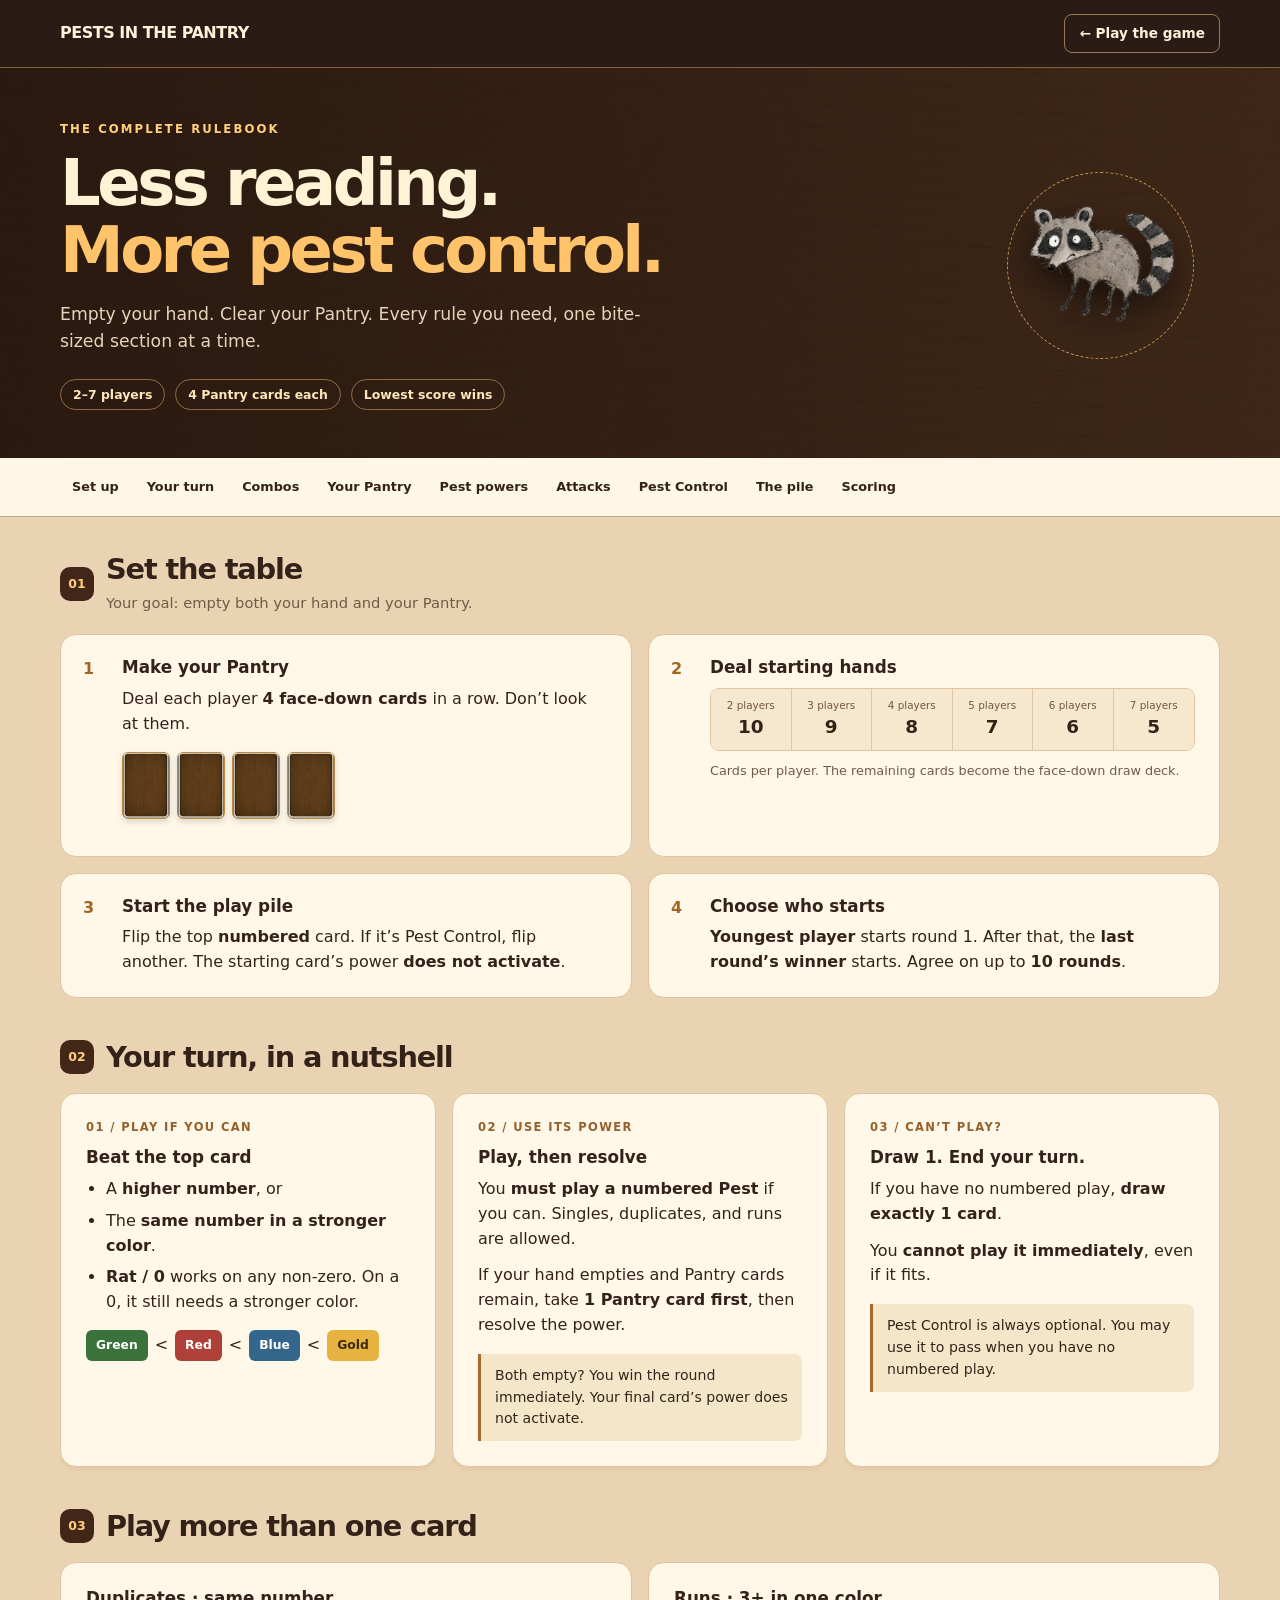
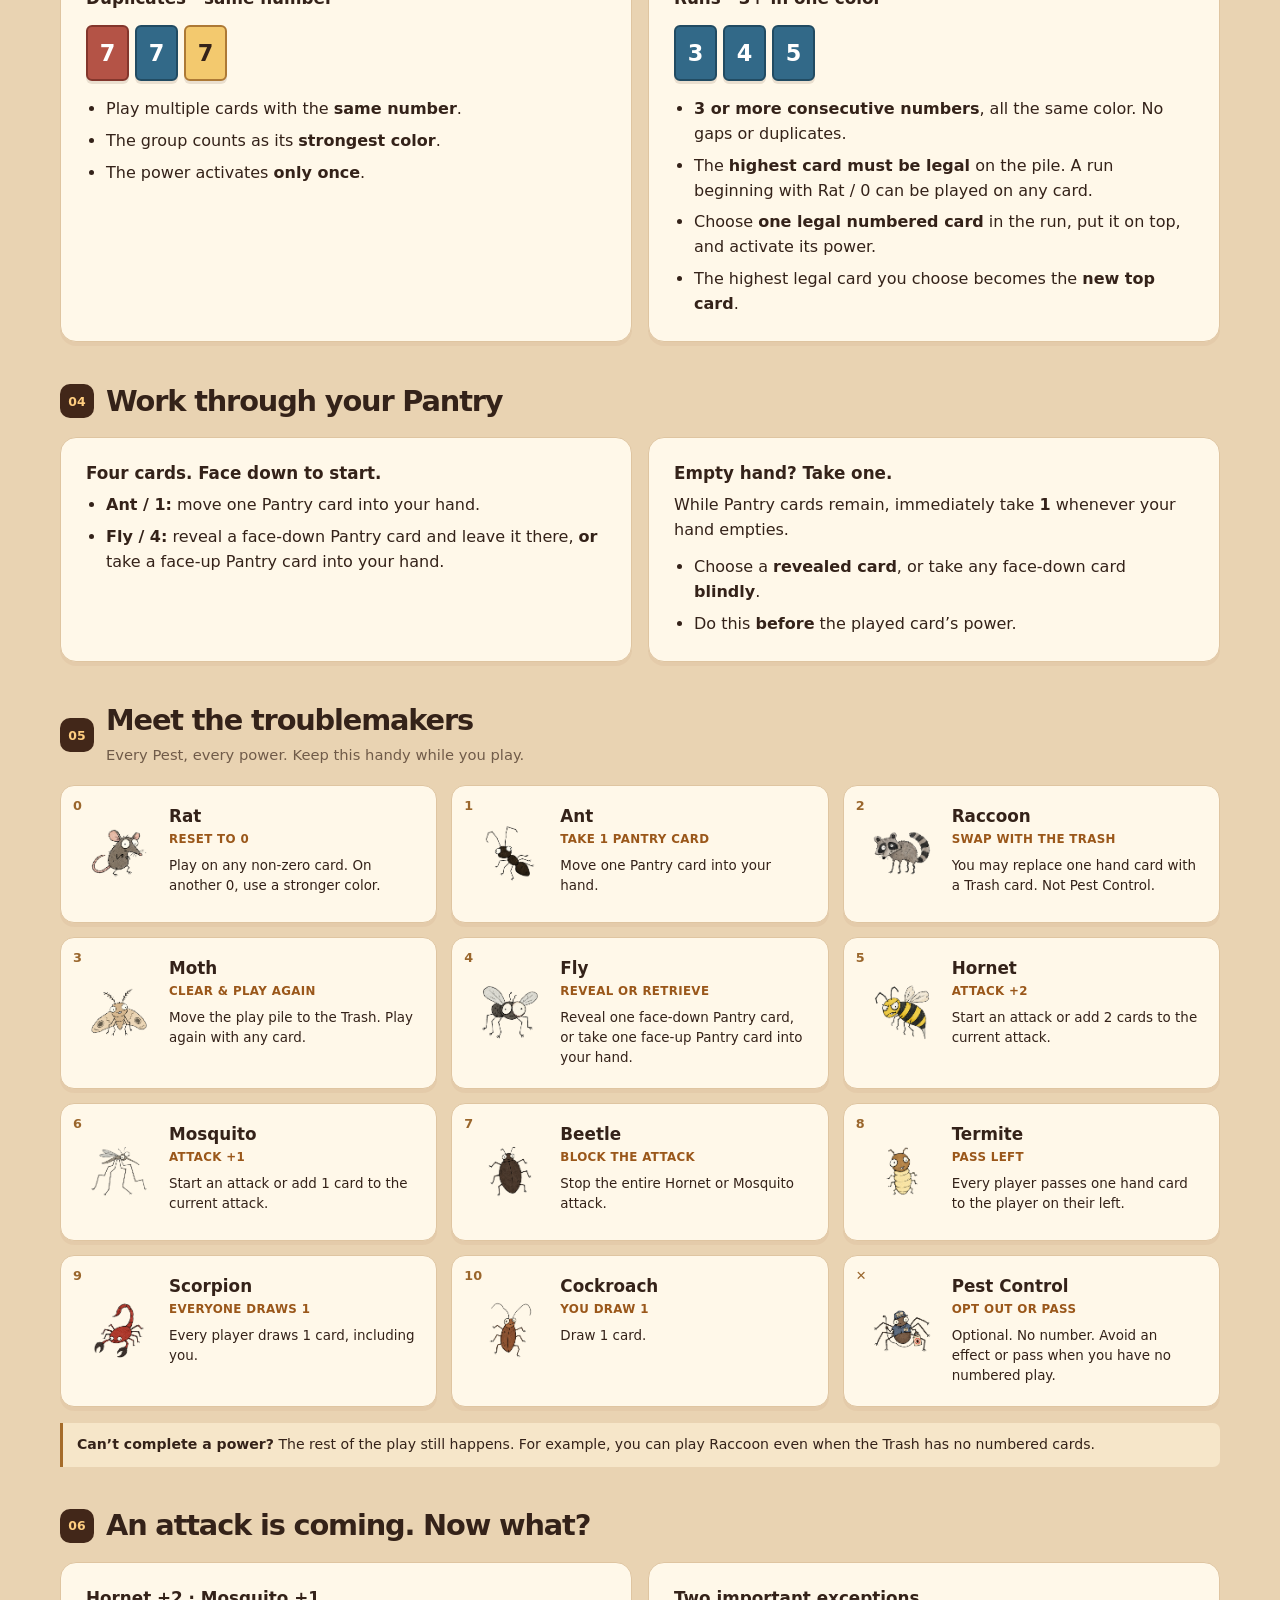
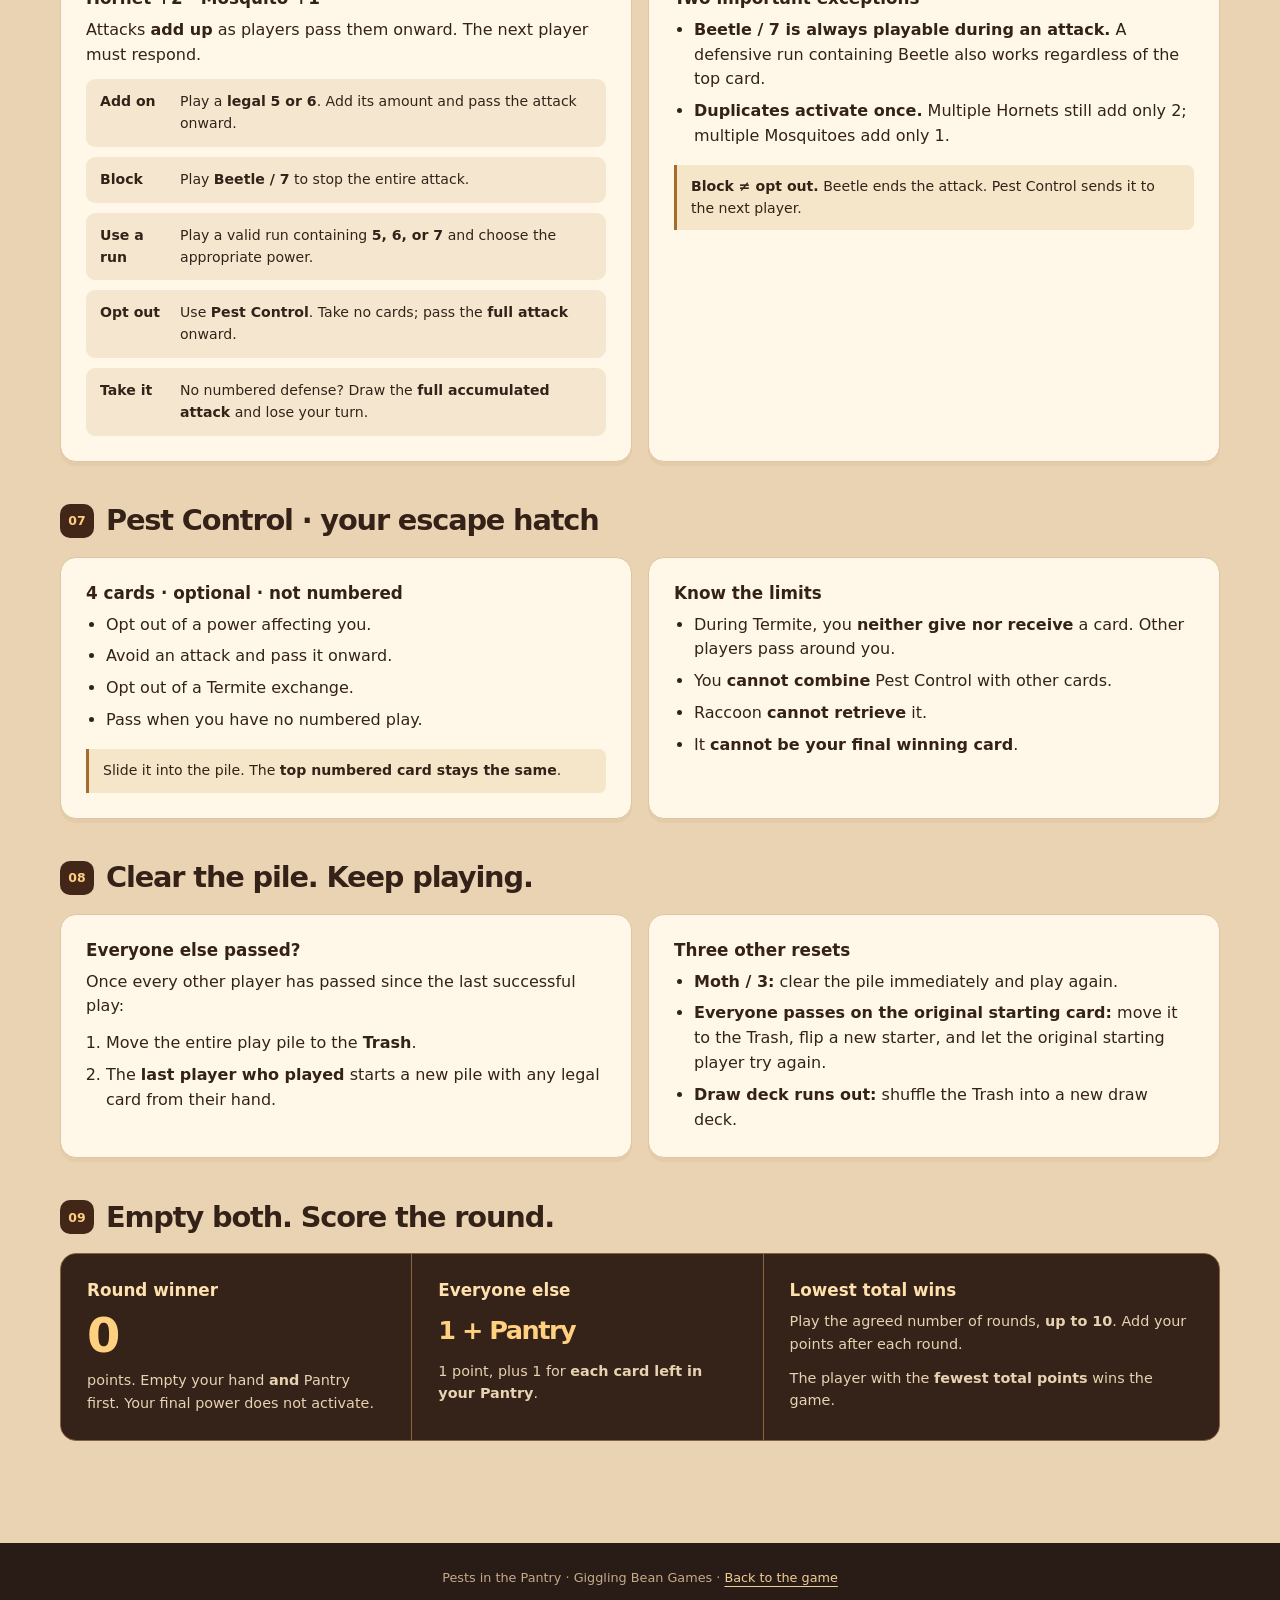
==== commit 2292a35c: "Clarify Ant power label" ====
--- a/game-rules/index.html
+++ b/game-rules/index.html
@@ -50,7 +50,7 @@
 <section id="pantry"><div class="section-heading"><span class="step">04</span><h2>Work through your Pantry</h2></div><div class="grid">
 <div class="panel"><h3>Four cards. Face down to start.</h3><ul><li><strong>Ant / 1:</strong> move one Pantry card into your hand.</li><li><strong>Fly / 4:</strong> reveal a face-down Pantry card and leave it there, <strong>or</strong> take a face-up Pantry card into your hand.</li></ul></div>
 <div class="panel"><h3>Empty hand? Take one.</h3><p>While Pantry cards remain, immediately take <strong>1</strong> whenever your hand empties.</p><ul><li>Choose a <strong>revealed card</strong>, or take any face-down card <strong>blindly</strong>.</li><li>Do this <strong>before</strong> the played card’s power.</li></ul></div></div></section>
-<section id="powers"><div class="section-heading"><span class="step">05</span><div><h2>Meet the troublemakers</h2><p class="sub">Every Pest, every power. Keep this handy while you play.</p></div></div><div class="powers"><article class="pest-card"><span class="card-number">0</span><img src="/assets/pests/rat.png" alt="" loading="lazy" width="112" height="112"><div><h3>Rat</h3><p class="power">Reset to 0</p><p>Play on any non-zero card. On another 0, use a stronger color.</p></div></article><article class="pest-card"><span class="card-number">1</span><img src="/assets/pests/ant.png" alt="" loading="lazy" width="112" height="112"><div><h3>Ant</h3><p class="power">Empty your Pantry</p><p>Move one Pantry card into your hand.</p></div></article><article class="pest-card"><span class="card-number">2</span><img src="/assets/pests/raccoon.png" alt="" loading="lazy" width="112" height="112"><div><h3>Raccoon</h3><p class="power">Swap with the Trash</p><p>You may replace one hand card with a Trash card. Not Pest Control.</p></div></article><article class="pest-card"><span class="card-number">3</span><img src="/assets/pests/moth.png" alt="" loading="lazy" width="112" height="112"><div><h3>Moth</h3><p class="power">Clear & play again</p><p>Move the play pile to the Trash. Play again with any card.</p></div></article><article class="pest-card"><span class="card-number">4</span><img src="/assets/pests/fly.png" alt="" loading="lazy" width="112" height="112"><div><h3>Fly</h3><p class="power">Reveal or retrieve</p><p>Reveal one face-down Pantry card, or take one face-up Pantry card into your hand.</p></div></article><article class="pest-card"><span class="card-number">5</span><img src="/assets/pests/hornet.png" alt="" loading="lazy" width="112" height="112"><div><h3>Hornet</h3><p class="power">Attack +2</p><p>Start an attack or add 2 cards to the current attack.</p></div></article><article class="pest-card"><span class="card-number">6</span><img src="/assets/pests/mosquito.png" alt="" loading="lazy" width="112" height="112"><div><h3>Mosquito</h3><p class="power">Attack +1</p><p>Start an attack or add 1 card to the current attack.</p></div></article><article class="pest-card"><span class="card-number">7</span><img src="/assets/pests/beetle.png" alt="" loading="lazy" width="112" height="112"><div><h3>Beetle</h3><p class="power">Block the attack</p><p>Stop the entire Hornet or Mosquito attack.</p></div></article><article class="pest-card"><span class="card-number">8</span><img src="/assets/pests/termite.png" alt="" loading="lazy" width="112" height="112"><div><h3>Termite</h3><p class="power">Pass left</p><p>Every player passes one hand card to the player on their left.</p></div></article><article class="pest-card"><span class="card-number">9</span><img src="/assets/pests/scorpion.png" alt="" loading="lazy" width="112" height="112"><div><h3>Scorpion</h3><p class="power">Everyone draws 1</p><p>Every player draws 1 card, including you.</p></div></article><article class="pest-card"><span class="card-number">10</span><img src="/assets/pests/cockroach.png" alt="" loading="lazy" width="112" height="112"><div><h3>Cockroach</h3><p class="power">You draw 1</p><p>Draw 1 card.</p></div></article><article class="pest-card"><span class="card-number">✕</span><img src="/assets/pests/spider.png" alt="" loading="lazy" width="112" height="112"><div><h3>Pest Control</h3><p class="power">Opt out or pass</p><p>Optional. No number. Avoid an effect or pass when you have no numbered play.</p></div></article></div><p class="note"><strong>Can’t complete a power?</strong> The rest of the play still happens. For example, you can play Raccoon even when the Trash has no numbered cards.</p></section>
+<section id="powers"><div class="section-heading"><span class="step">05</span><div><h2>Meet the troublemakers</h2><p class="sub">Every Pest, every power. Keep this handy while you play.</p></div></div><div class="powers"><article class="pest-card"><span class="card-number">0</span><img src="/assets/pests/rat.png" alt="" loading="lazy" width="112" height="112"><div><h3>Rat</h3><p class="power">Reset to 0</p><p>Play on any non-zero card. On another 0, use a stronger color.</p></div></article><article class="pest-card"><span class="card-number">1</span><img src="/assets/pests/ant.png" alt="" loading="lazy" width="112" height="112"><div><h3>Ant</h3><p class="power">Take 1 Pantry card</p><p>Move one Pantry card into your hand.</p></div></article><article class="pest-card"><span class="card-number">2</span><img src="/assets/pests/raccoon.png" alt="" loading="lazy" width="112" height="112"><div><h3>Raccoon</h3><p class="power">Swap with the Trash</p><p>You may replace one hand card with a Trash card. Not Pest Control.</p></div></article><article class="pest-card"><span class="card-number">3</span><img src="/assets/pests/moth.png" alt="" loading="lazy" width="112" height="112"><div><h3>Moth</h3><p class="power">Clear & play again</p><p>Move the play pile to the Trash. Play again with any card.</p></div></article><article class="pest-card"><span class="card-number">4</span><img src="/assets/pests/fly.png" alt="" loading="lazy" width="112" height="112"><div><h3>Fly</h3><p class="power">Reveal or retrieve</p><p>Reveal one face-down Pantry card, or take one face-up Pantry card into your hand.</p></div></article><article class="pest-card"><span class="card-number">5</span><img src="/assets/pests/hornet.png" alt="" loading="lazy" width="112" height="112"><div><h3>Hornet</h3><p class="power">Attack +2</p><p>Start an attack or add 2 cards to the current attack.</p></div></article><article class="pest-card"><span class="card-number">6</span><img src="/assets/pests/mosquito.png" alt="" loading="lazy" width="112" height="112"><div><h3>Mosquito</h3><p class="power">Attack +1</p><p>Start an attack or add 1 card to the current attack.</p></div></article><article class="pest-card"><span class="card-number">7</span><img src="/assets/pests/beetle.png" alt="" loading="lazy" width="112" height="112"><div><h3>Beetle</h3><p class="power">Block the attack</p><p>Stop the entire Hornet or Mosquito attack.</p></div></article><article class="pest-card"><span class="card-number">8</span><img src="/assets/pests/termite.png" alt="" loading="lazy" width="112" height="112"><div><h3>Termite</h3><p class="power">Pass left</p><p>Every player passes one hand card to the player on their left.</p></div></article><article class="pest-card"><span class="card-number">9</span><img src="/assets/pests/scorpion.png" alt="" loading="lazy" width="112" height="112"><div><h3>Scorpion</h3><p class="power">Everyone draws 1</p><p>Every player draws 1 card, including you.</p></div></article><article class="pest-card"><span class="card-number">10</span><img src="/assets/pests/cockroach.png" alt="" loading="lazy" width="112" height="112"><div><h3>Cockroach</h3><p class="power">You draw 1</p><p>Draw 1 card.</p></div></article><article class="pest-card"><span class="card-number">✕</span><img src="/assets/pests/spider.png" alt="" loading="lazy" width="112" height="112"><div><h3>Pest Control</h3><p class="power">Opt out or pass</p><p>Optional. No number. Avoid an effect or pass when you have no numbered play.</p></div></article></div><p class="note"><strong>Can’t complete a power?</strong> The rest of the play still happens. For example, you can play Raccoon even when the Trash has no numbered cards.</p></section>
 <section id="attacks"><div class="section-heading"><span class="step">06</span><h2>An attack is coming. Now what?</h2></div><div class="grid"><div class="panel"><h3>Hornet +2 · Mosquito +1</h3><p>Attacks <strong>add up</strong> as players pass them onward. The next player must respond.</p><div class="attack-options"><div><b>Add on</b><span>Play a <strong>legal 5 or 6</strong>. Add its amount and pass the attack onward.</span></div><div><b>Block</b><span>Play <strong>Beetle / 7</strong> to stop the entire attack.</span></div><div><b>Use a run</b><span>Play a valid run containing <strong>5, 6, or 7</strong> and choose the appropriate power.</span></div><div><b>Opt out</b><span>Use <strong>Pest Control</strong>. Take no cards; pass the <strong>full attack</strong> onward.</span></div><div><b>Take it</b><span>No numbered defense? Draw the <strong>full accumulated attack</strong> and lose your turn.</span></div></div></div>
 <div class="panel"><h3>Two important exceptions</h3><ul><li><strong>Beetle / 7 is always playable during an attack.</strong> A defensive run containing Beetle also works regardless of the top card.</li><li><strong>Duplicates activate once.</strong> Multiple Hornets still add only 2; multiple Mosquitoes add only 1.</li></ul><p class="note"><strong>Block ≠ opt out.</strong> Beetle ends the attack. Pest Control sends it to the next player.</p></div></div></section>
 <section id="control"><div class="section-heading"><span class="step">07</span><h2>Pest Control · your escape hatch</h2></div><div class="grid"><div class="panel"><h3>4 cards · optional · not numbered</h3><ul><li>Opt out of a power affecting you.</li><li>Avoid an attack and pass it onward.</li><li>Opt out of a Termite exchange.</li><li>Pass when you have no numbered play.</li></ul><p class="note">Slide it into the pile. The <strong>top numbered card stays the same</strong>.</p></div>
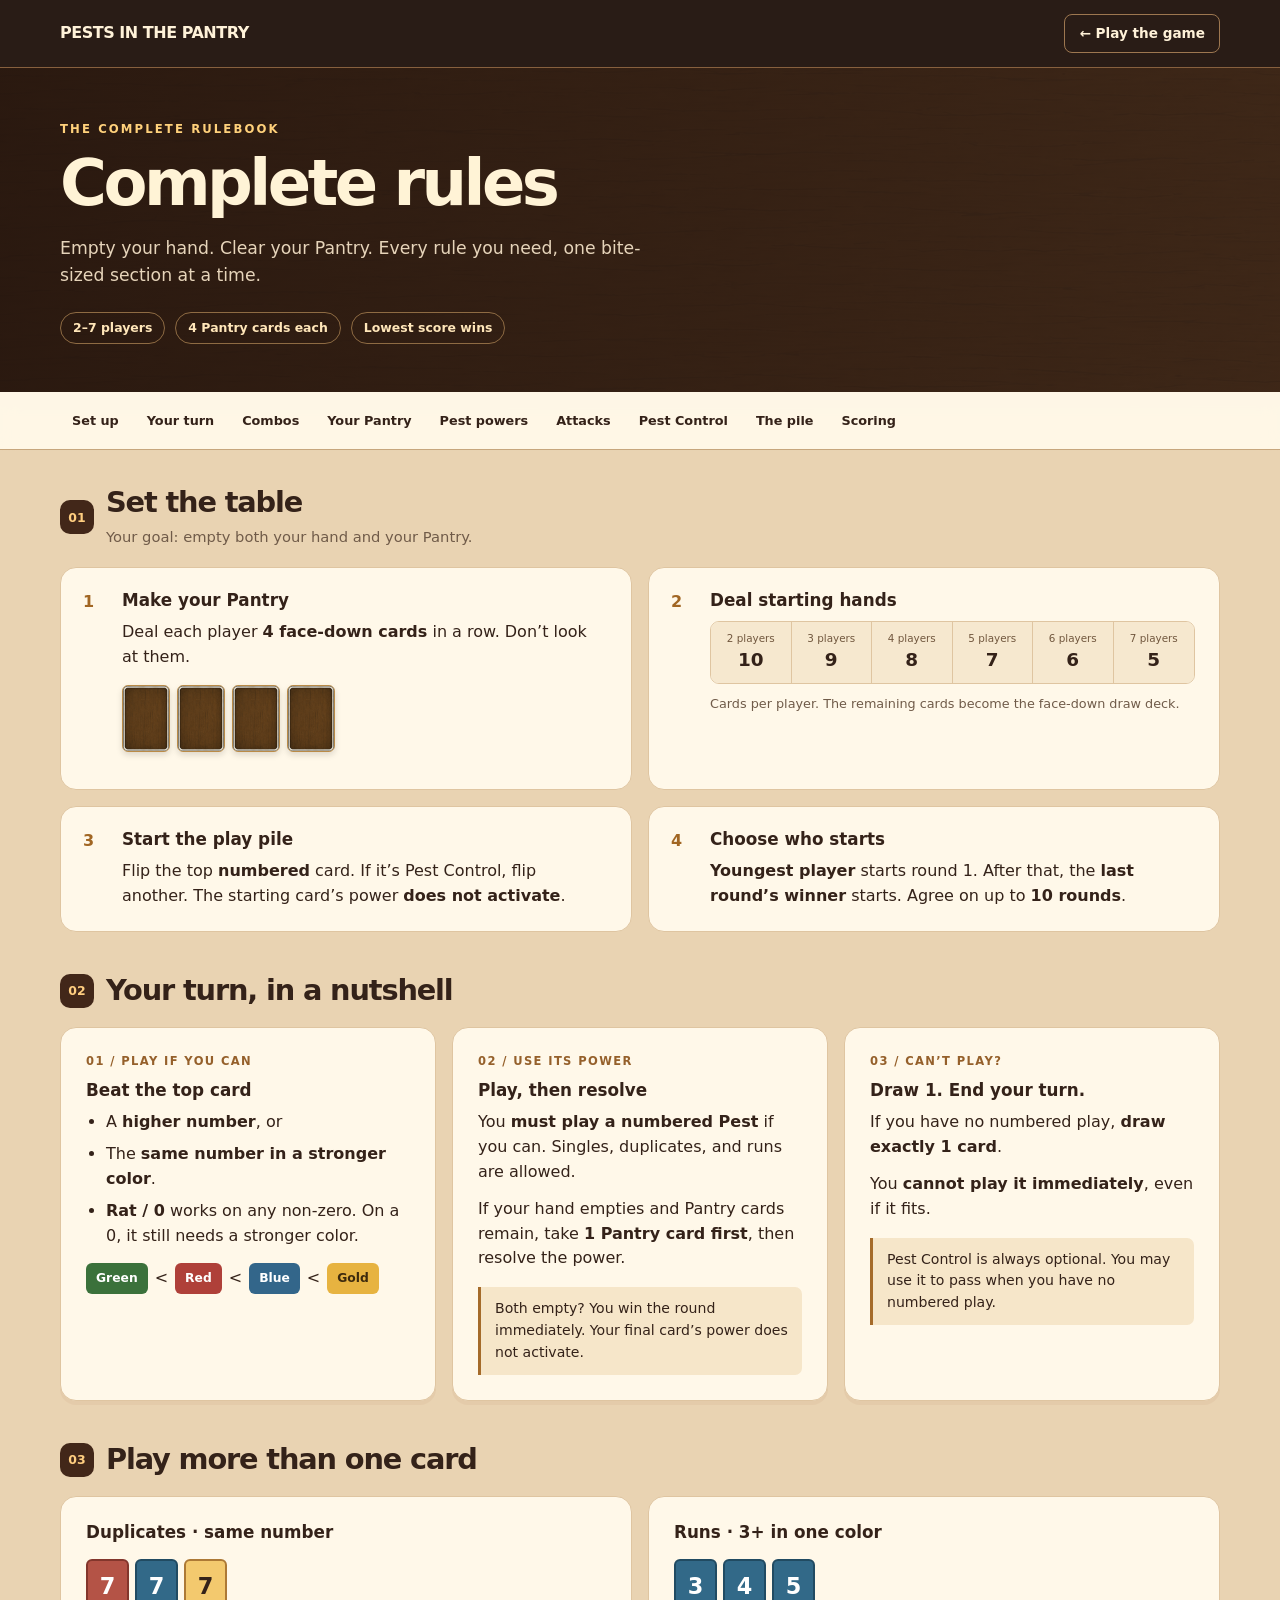
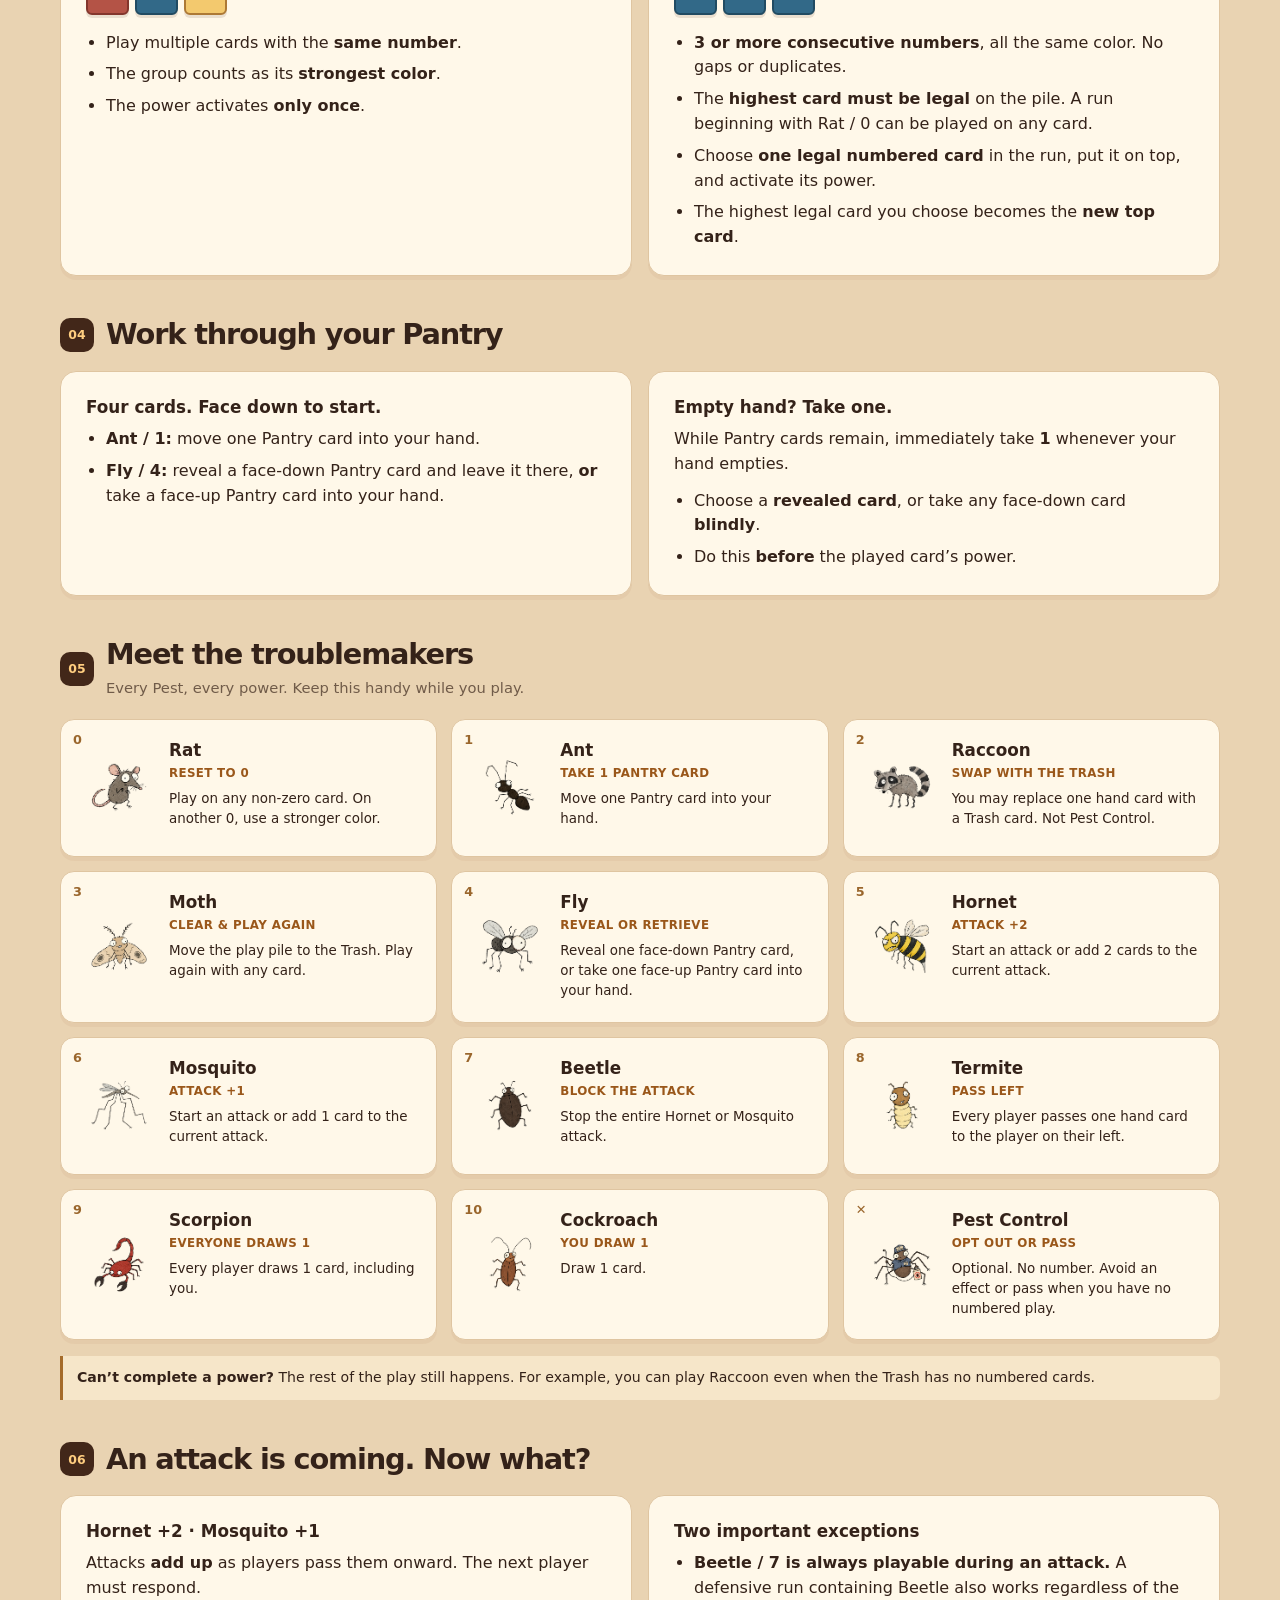
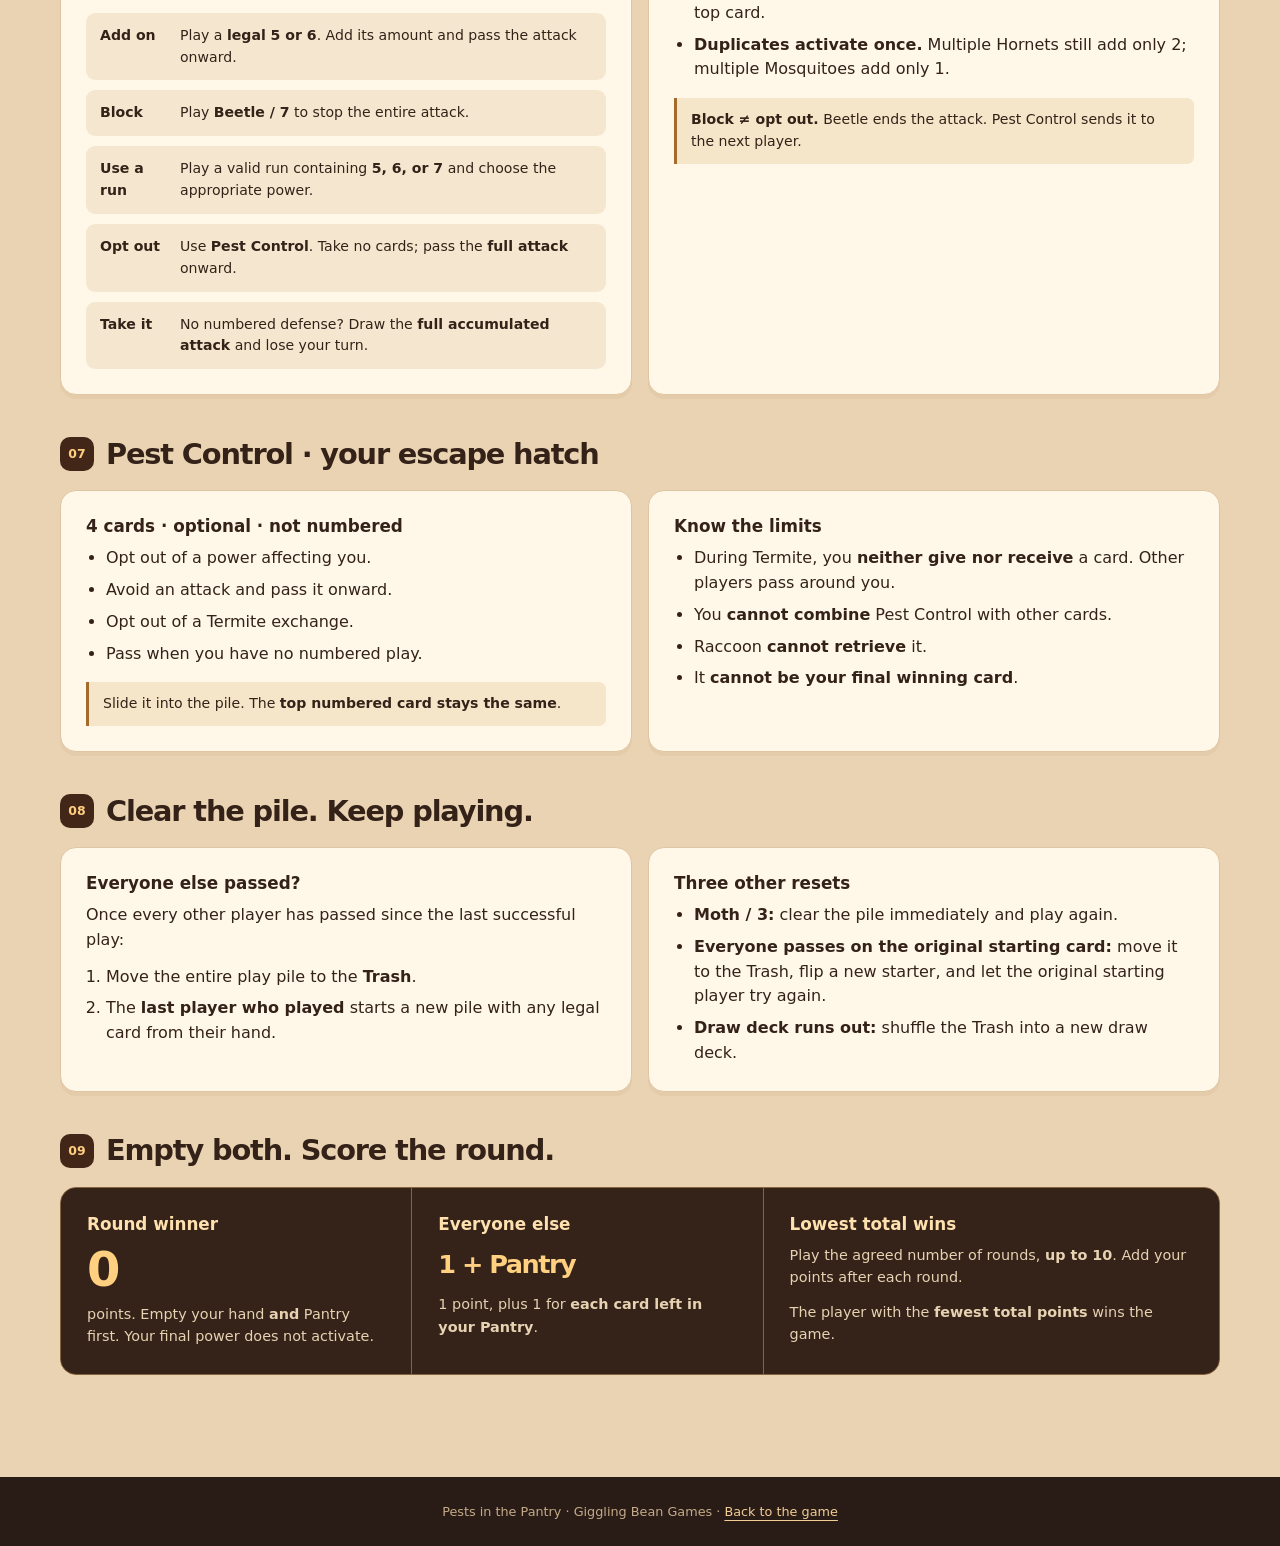
==== commit 5415049c: "Simplify rulebook header and remove decorative raccoon" ====
--- a/game-rules/index.html
+++ b/game-rules/index.html
@@ -7,9 +7,9 @@
 a{color:inherit;text-underline-offset:4px}a:focus-visible,summary:focus-visible{outline:3px solid #276e98;outline-offset:4px}.skip{position:absolute;left:12px;top:-80px;z-index:20;background:white;padding:12px}.skip:focus{top:12px}
 .topbar{background:#291c16;color:#fff2d9;padding:14px max(20px,calc((100vw - 1160px)/2));display:flex;justify-content:space-between;align-items:center;gap:16px;border-bottom:1px solid #87603e}
 .brand{font-weight:900;text-decoration:none;letter-spacing:-.03em}.back{border:1px solid #9d7750;border-radius:8px;padding:8px 14px;text-decoration:none;font-size:.85rem;font-weight:750;white-space:nowrap}
-.hero{color:#fff3d6;background:linear-gradient(90deg,#25160fee,#342217dc),url('/assets/table-wood.png') center/cover;padding:52px max(24px,calc((100vw - 1160px)/2)) 48px;display:grid;grid-template-columns:1fr 240px;align-items:center;gap:20px;overflow:hidden}
+.hero{color:#fff3d6;background:linear-gradient(90deg,#25160fee,#342217dc),url('/assets/table-wood.png') center/cover;padding:52px max(24px,calc((100vw - 1160px)/2)) 48px;display:grid;grid-template-columns:1fr;align-items:center;gap:20px;overflow:hidden}
 .eyebrow{text-transform:uppercase;letter-spacing:.18em;font-size:.73rem;font-weight:850;color:#ffd17b;margin:0 0 12px}h1{font:900 clamp(2.5rem,5vw,4.8rem)/1.04 system-ui;margin:0 0 18px;letter-spacing:-.055em}h1 span{color:#ffc46b}
-.hero p:not(.eyebrow){max-width:610px;color:#e6d4ba;font-size:1.08rem;margin:0}.hero-art{position:relative;min-height:205px;display:grid;place-items:center}.hero-art img{width:200px;height:200px;object-fit:contain;filter:drop-shadow(0 14px 15px #0008);transform:rotate(9deg)}.hero-art:before{content:"";position:absolute;width:185px;height:185px;border:1px dashed #c49658;border-radius:50%}
+.hero p:not(.eyebrow){max-width:610px;color:#e6d4ba;font-size:1.08rem;margin:0}
 .facts{display:flex;gap:10px;flex-wrap:wrap;margin-top:24px}.facts span{border:1px solid #8e6b43;border-radius:30px;padding:5px 12px;font-size:.78rem;font-weight:750;color:#ffe6b9}
 nav{position:sticky;top:0;z-index:5;background:#fff8e9f5;backdrop-filter:blur(10px);border-bottom:1px solid #c7a67d;display:flex;gap:4px;overflow:auto;padding:10px max(16px,calc((100vw - 1160px)/2));scrollbar-width:thin}
 nav a{white-space:nowrap;font-size:.8rem;font-weight:800;text-decoration:none;padding:9px 12px;border-radius:7px}nav a:hover{background:#ecd5af}
@@ -26,13 +26,13 @@
 .attack-options{display:grid;gap:10px}.attack-options div{display:flex;gap:12px;align-items:flex-start;background:#f5e7cf;border-radius:9px;padding:12px 14px}.attack-options b{flex:0 0 68px;font-size:.88rem}.attack-options span{font-size:.88rem}
 .score{display:grid;grid-template-columns:1fr 1fr 1.3fr;gap:1px;background:#88643e;border:1px solid #88643e;border-radius:16px;overflow:hidden}.score>div{background:#352319;color:#fff0d5;padding:26px}.score .big{font-size:3rem;font-weight:900;line-height:1;color:#ffd080;letter-spacing:-.06em;margin:10px 0}.score h3{color:#ffe1af}.score p{font-size:.9rem;color:#e7d2b2}.score .formula{font-size:1.6rem;line-height:1.5}
 footer{text-align:center;background:#291c16;color:#c4aa88;padding:25px;font-size:.8rem}footer a{color:#f1cc95}
-@media(max-width:950px){.powers{grid-template-columns:1fr 1fr}.three{grid-template-columns:1fr}.hero{grid-template-columns:1fr 150px}.hero-art img{width:150px;height:150px}.hero-art:before{width:145px;height:145px}.score{grid-template-columns:1fr 1fr}.score>div:last-child{grid-column:1/-1}}
-@media(max-width:600px){body{font-size:15px}.topbar{padding:12px 16px}.brand{font-size:.85rem}.back{font-size:.73rem;padding:7px 10px}.hero{padding:30px 20px;grid-template-columns:1fr;position:relative}.hero-art{display:none}.hero p:not(.eyebrow){font-size:.95rem}.facts{margin-top:19px}main{padding:25px 14px 36px}section{margin-bottom:30px}h2{font-size:1.55rem}.grid,.setup-steps,.powers{grid-template-columns:1fr}.panel{padding:20px}.setup-steps>li{padding:19px 18px 19px 49px}.setup-steps>li:before{left:19px;top:19px}.pest-card{grid-template-columns:70px 1fr;padding:18px}.pest-card img{width:70px;height:80px}.pest-card p:last-child{font-size:.9rem}.score>div{padding:20px}.score .big{font-size:2.5rem}.score .formula{font-size:1.3rem}nav{padding:8px 10px}nav a{padding:8px 10px}}
+@media(max-width:950px){.powers{grid-template-columns:1fr 1fr}.three{grid-template-columns:1fr}.hero{grid-template-columns:1fr}.score{grid-template-columns:1fr 1fr}.score>div:last-child{grid-column:1/-1}}
+@media(max-width:600px){body{font-size:15px}.topbar{padding:12px 16px}.brand{font-size:.85rem}.back{font-size:.73rem;padding:7px 10px}.hero{padding:30px 20px;grid-template-columns:1fr;position:relative}.hero p:not(.eyebrow){font-size:.95rem}.facts{margin-top:19px}main{padding:25px 14px 36px}section{margin-bottom:30px}h2{font-size:1.55rem}.grid,.setup-steps,.powers{grid-template-columns:1fr}.panel{padding:20px}.setup-steps>li{padding:19px 18px 19px 49px}.setup-steps>li:before{left:19px;top:19px}.pest-card{grid-template-columns:70px 1fr;padding:18px}.pest-card img{width:70px;height:80px}.pest-card p:last-child{font-size:.9rem}.score>div{padding:20px}.score .big{font-size:2.5rem}.score .formula{font-size:1.3rem}nav{padding:8px 10px}nav a{padding:8px 10px}}
 @media(prefers-reduced-motion:reduce){html{scroll-behavior:auto}}
-@media print{body{background:white;color:black}.topbar,nav,.hero-art,footer{display:none}.hero{background:none;color:black;padding:15px}.hero p:not(.eyebrow),h1 span{color:black}main{padding:0}.panel,.pest-card,.setup-steps>li{box-shadow:none;break-inside:avoid}section{break-inside:auto}.score>div{background:white;color:black}.score p,.score h3,.score .big{color:black}}
+@media print{body{background:white;color:black}.topbar,nav,.hero{background:none;color:black;padding:15px}.hero p:not(.eyebrow),h1 span{color:black}main{padding:0}.panel,.pest-card,.setup-steps>li{box-shadow:none;break-inside:avoid}section{break-inside:auto}.score>div{background:white;color:black}.score p,.score h3,.score .big{color:black}}
 </style></head><body><a class="skip" href="#rules">Skip to rules</a>
 <header class="topbar"><a class="brand" href="/">PESTS IN THE PANTRY</a><a class="back" href="/">← Play the game</a></header>
-<div class="hero"><div><p class="eyebrow">The complete rulebook</p><h1>Less reading.<br><span>More pest control.</span></h1><p>Empty your hand. Clear your Pantry. Every rule you need, one bite-sized section at a time.</p><div class="facts"><span>2–7 players</span><span>4 Pantry cards each</span><span>Lowest score wins</span></div></div><div class="hero-art"><img src="/assets/pests/raccoon.png" alt="" width="200" height="200"></div></div>
+<div class="hero"><div><p class="eyebrow">The complete rulebook</p><h1>Complete rules</h1><p>Empty your hand. Clear your Pantry. Every rule you need, one bite-sized section at a time.</p><div class="facts"><span>2–7 players</span><span>4 Pantry cards each</span><span>Lowest score wins</span></div></div></div>
 <nav aria-label="Rulebook sections"><a href="#setup">Set up</a><a href="#turn">Your turn</a><a href="#combos">Combos</a><a href="#pantry">Your Pantry</a><a href="#powers">Pest powers</a><a href="#attacks">Attacks</a><a href="#control">Pest Control</a><a href="#pile">The pile</a><a href="#scoring">Scoring</a></nav>
 <main id="rules">
 <section id="setup"><div class="section-heading"><span class="step">01</span><div><h2>Set the table</h2><p class="sub">Your goal: empty both your hand and your Pantry.</p></div></div>
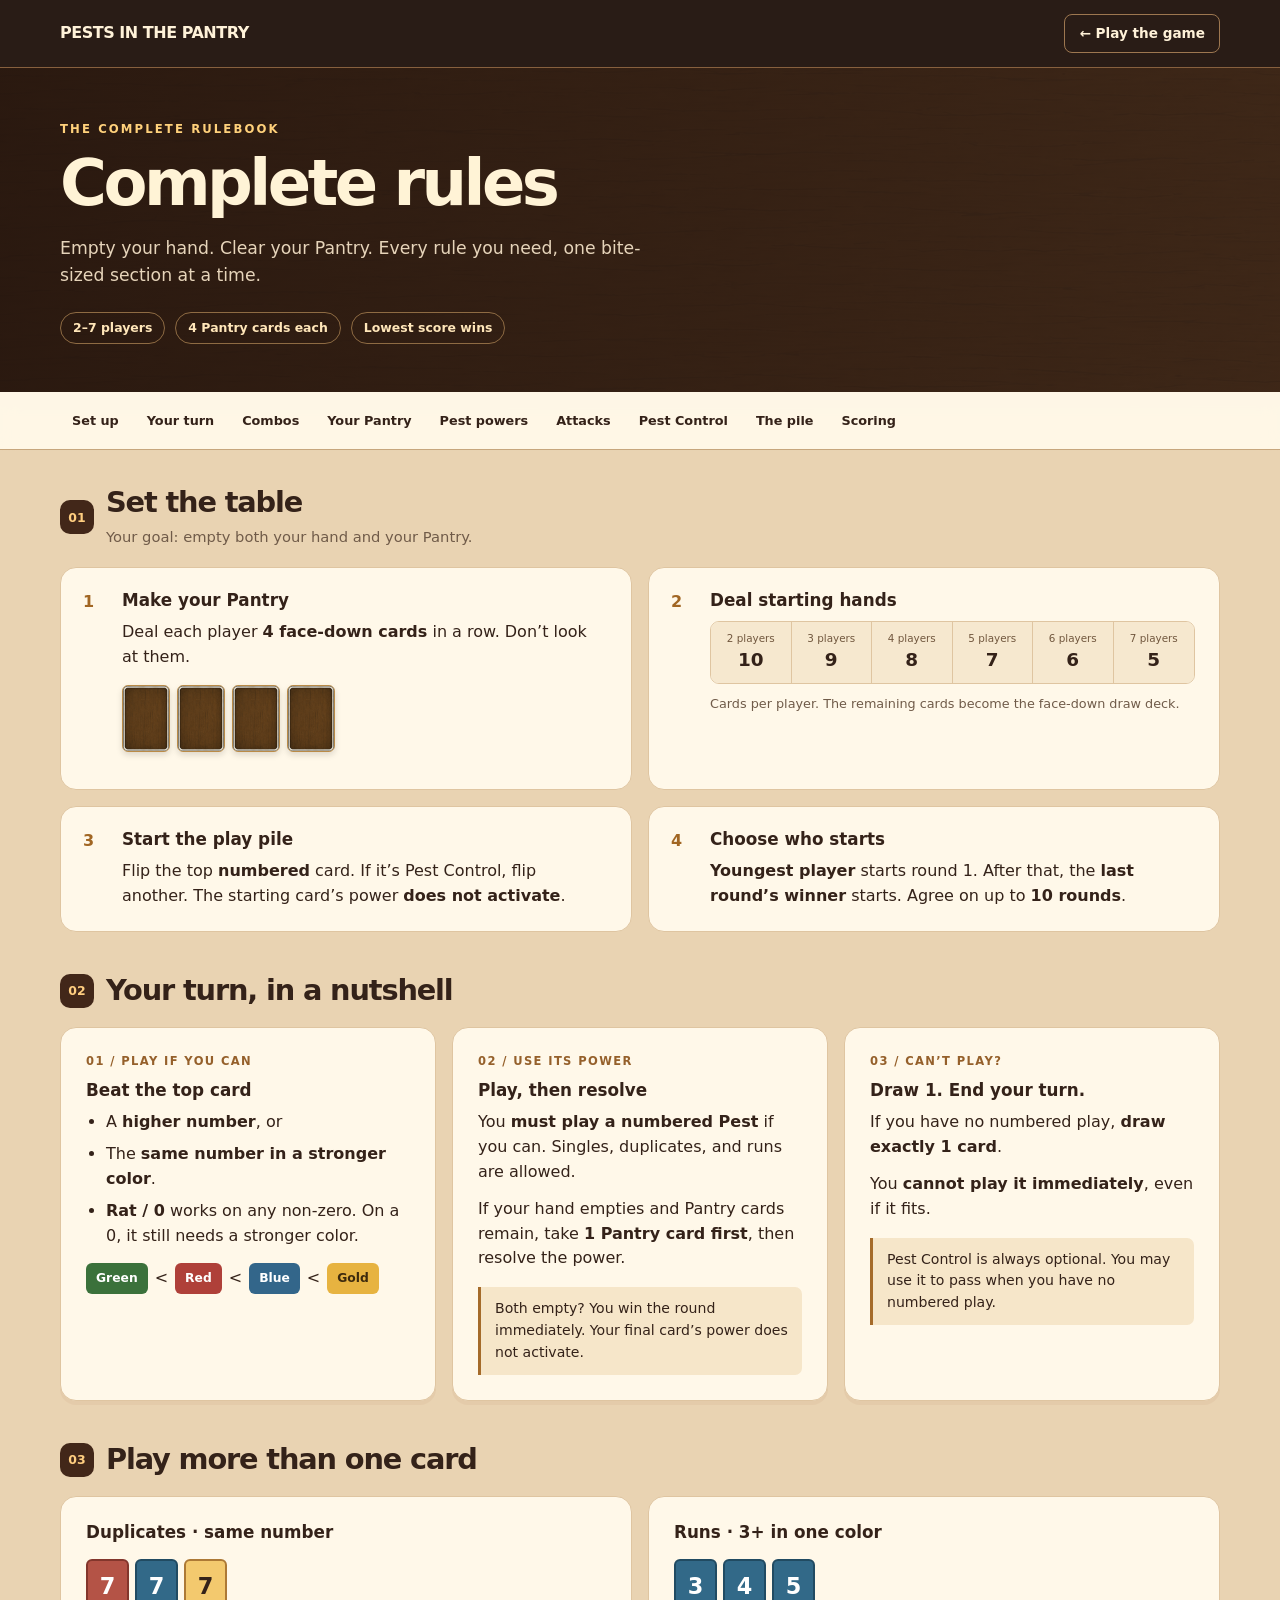
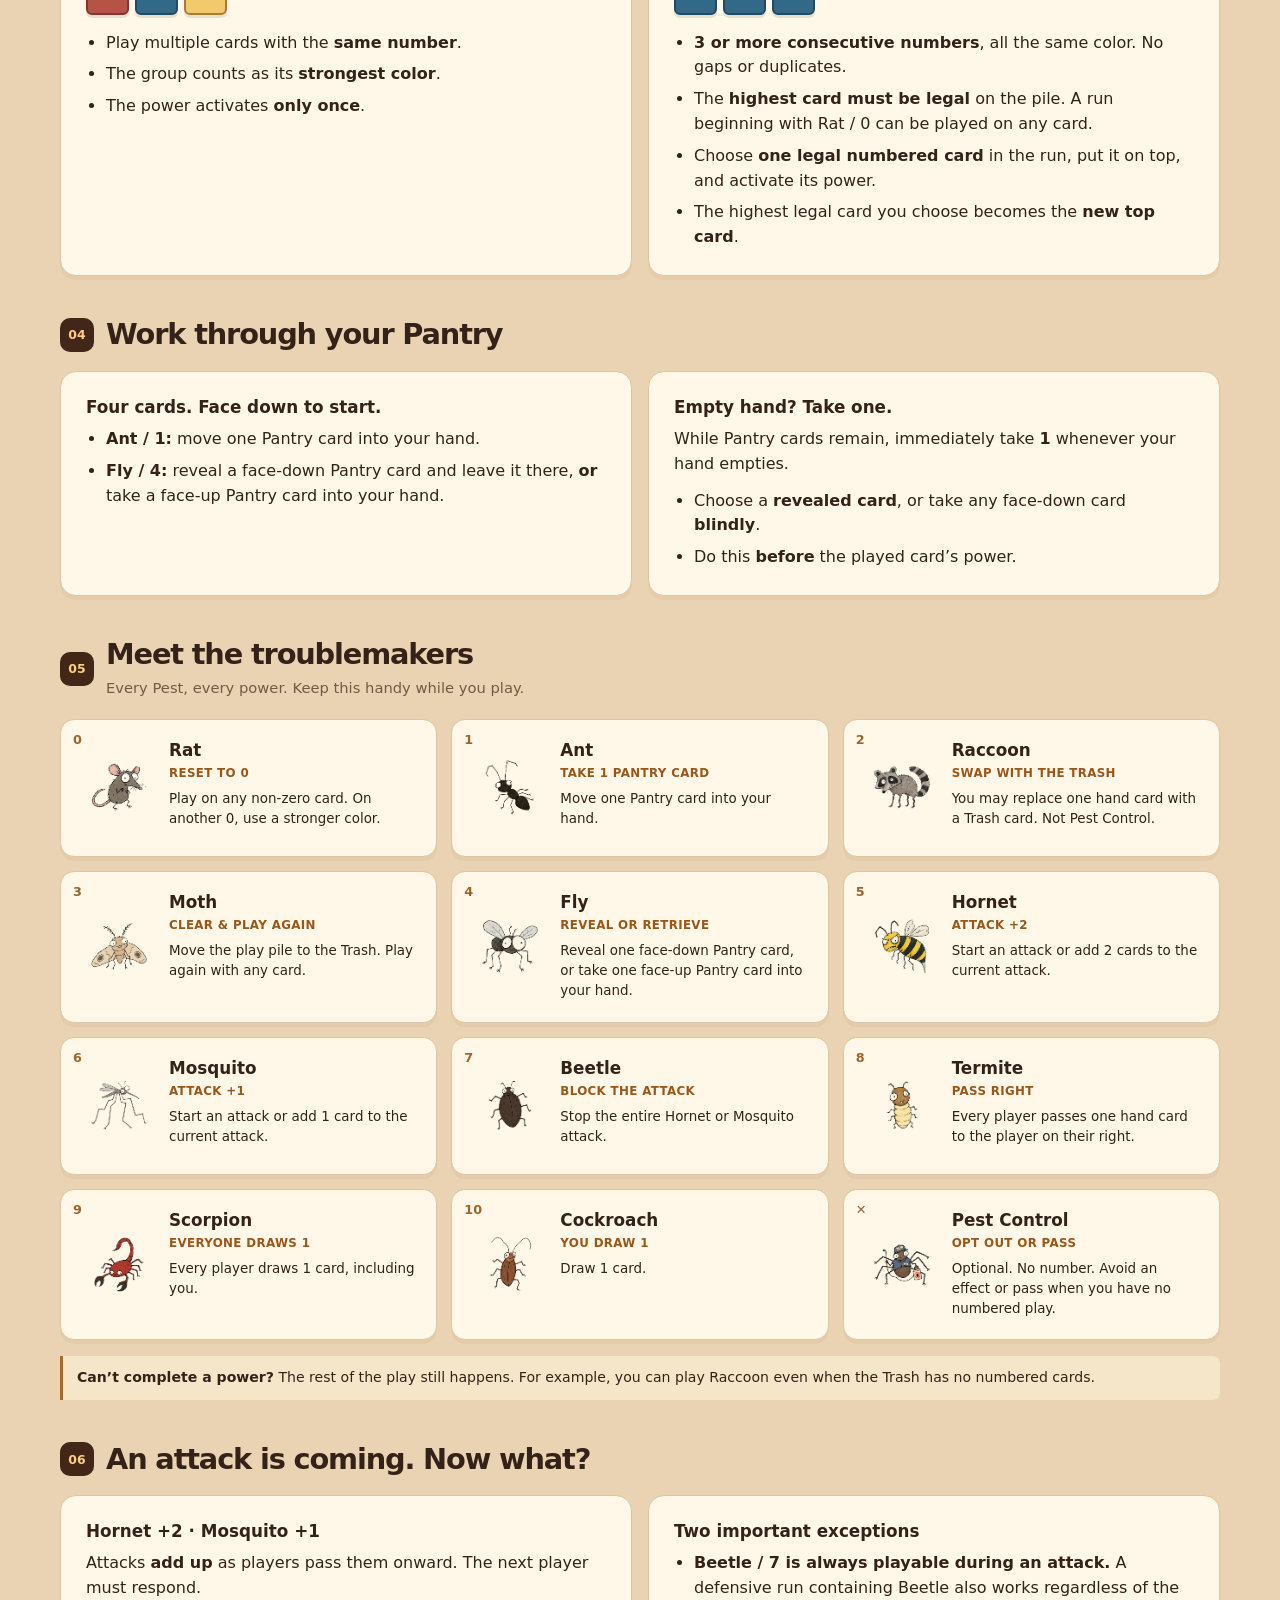
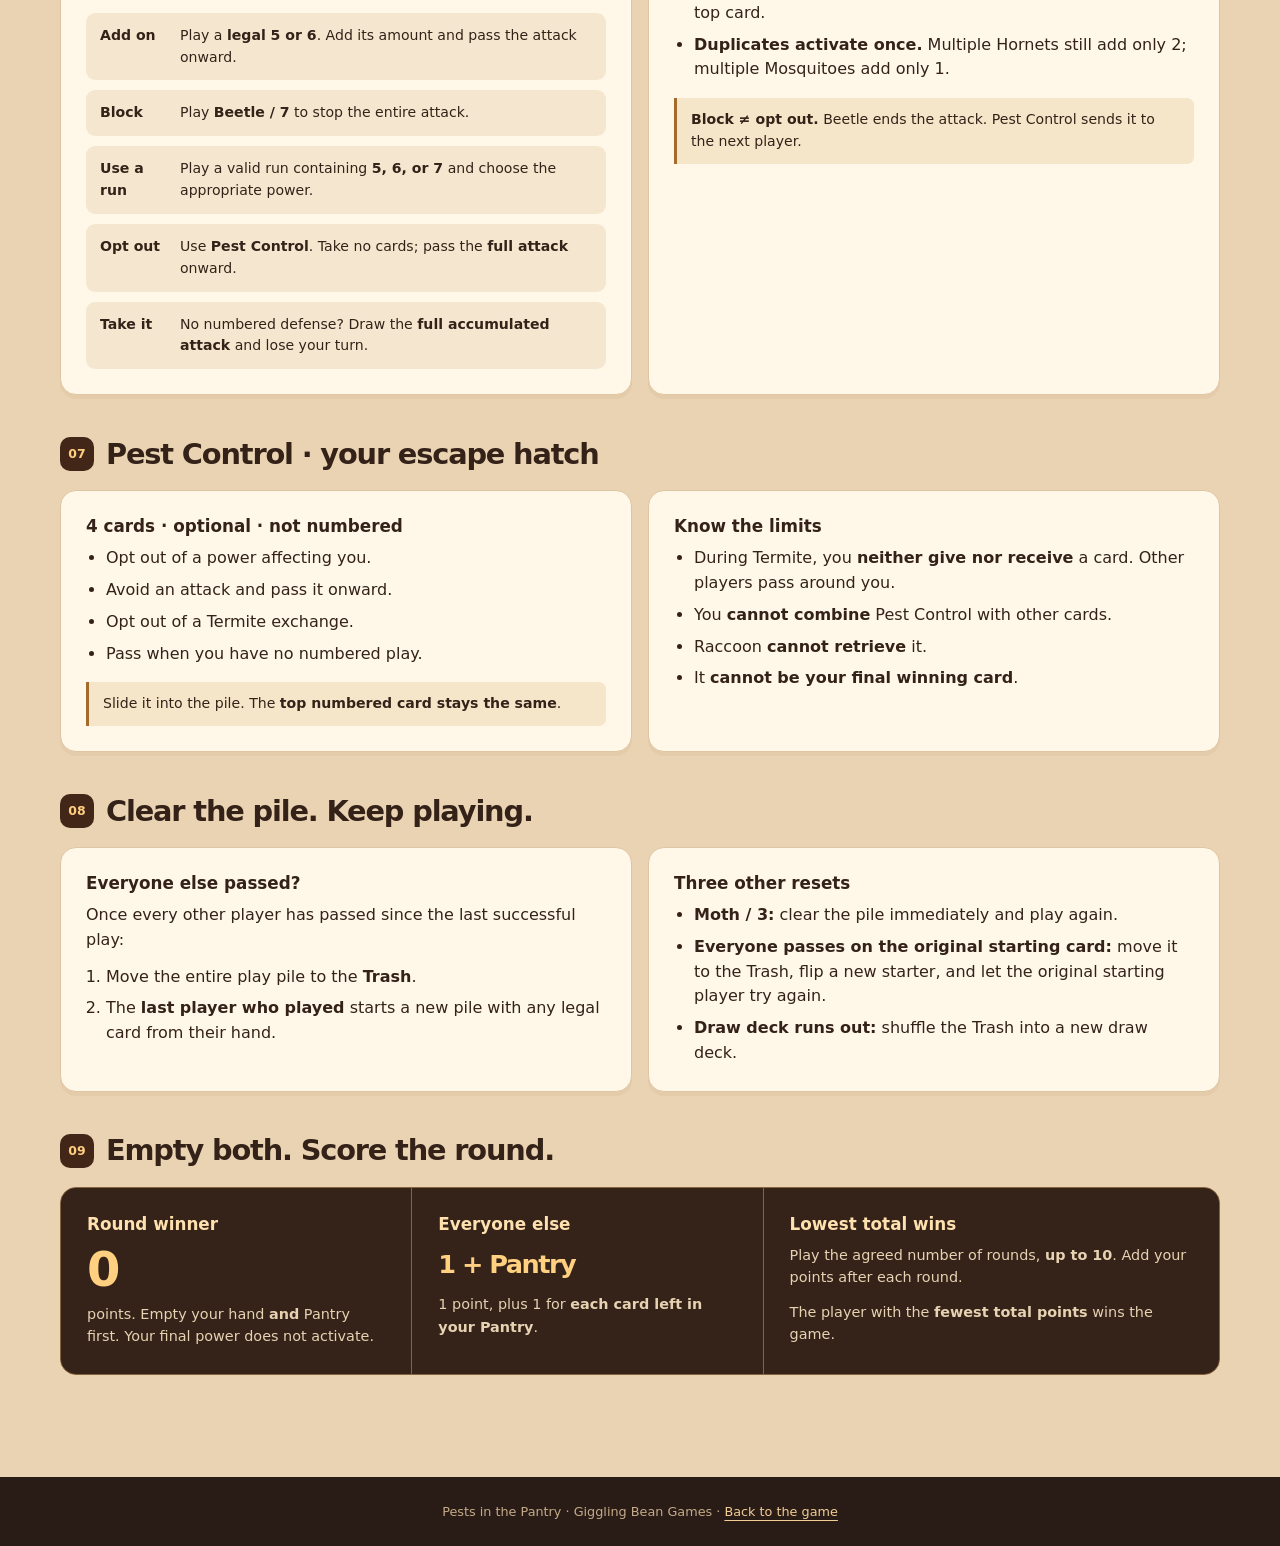
==== commit 73f22347: "Redesign game dialogs and pass Termite cards right" ====
--- a/game-rules/index.html
+++ b/game-rules/index.html
@@ -50,7 +50,7 @@
 <section id="pantry"><div class="section-heading"><span class="step">04</span><h2>Work through your Pantry</h2></div><div class="grid">
 <div class="panel"><h3>Four cards. Face down to start.</h3><ul><li><strong>Ant / 1:</strong> move one Pantry card into your hand.</li><li><strong>Fly / 4:</strong> reveal a face-down Pantry card and leave it there, <strong>or</strong> take a face-up Pantry card into your hand.</li></ul></div>
 <div class="panel"><h3>Empty hand? Take one.</h3><p>While Pantry cards remain, immediately take <strong>1</strong> whenever your hand empties.</p><ul><li>Choose a <strong>revealed card</strong>, or take any face-down card <strong>blindly</strong>.</li><li>Do this <strong>before</strong> the played card’s power.</li></ul></div></div></section>
-<section id="powers"><div class="section-heading"><span class="step">05</span><div><h2>Meet the troublemakers</h2><p class="sub">Every Pest, every power. Keep this handy while you play.</p></div></div><div class="powers"><article class="pest-card"><span class="card-number">0</span><img src="/assets/pests/rat.png" alt="" loading="lazy" width="112" height="112"><div><h3>Rat</h3><p class="power">Reset to 0</p><p>Play on any non-zero card. On another 0, use a stronger color.</p></div></article><article class="pest-card"><span class="card-number">1</span><img src="/assets/pests/ant.png" alt="" loading="lazy" width="112" height="112"><div><h3>Ant</h3><p class="power">Take 1 Pantry card</p><p>Move one Pantry card into your hand.</p></div></article><article class="pest-card"><span class="card-number">2</span><img src="/assets/pests/raccoon.png" alt="" loading="lazy" width="112" height="112"><div><h3>Raccoon</h3><p class="power">Swap with the Trash</p><p>You may replace one hand card with a Trash card. Not Pest Control.</p></div></article><article class="pest-card"><span class="card-number">3</span><img src="/assets/pests/moth.png" alt="" loading="lazy" width="112" height="112"><div><h3>Moth</h3><p class="power">Clear & play again</p><p>Move the play pile to the Trash. Play again with any card.</p></div></article><article class="pest-card"><span class="card-number">4</span><img src="/assets/pests/fly.png" alt="" loading="lazy" width="112" height="112"><div><h3>Fly</h3><p class="power">Reveal or retrieve</p><p>Reveal one face-down Pantry card, or take one face-up Pantry card into your hand.</p></div></article><article class="pest-card"><span class="card-number">5</span><img src="/assets/pests/hornet.png" alt="" loading="lazy" width="112" height="112"><div><h3>Hornet</h3><p class="power">Attack +2</p><p>Start an attack or add 2 cards to the current attack.</p></div></article><article class="pest-card"><span class="card-number">6</span><img src="/assets/pests/mosquito.png" alt="" loading="lazy" width="112" height="112"><div><h3>Mosquito</h3><p class="power">Attack +1</p><p>Start an attack or add 1 card to the current attack.</p></div></article><article class="pest-card"><span class="card-number">7</span><img src="/assets/pests/beetle.png" alt="" loading="lazy" width="112" height="112"><div><h3>Beetle</h3><p class="power">Block the attack</p><p>Stop the entire Hornet or Mosquito attack.</p></div></article><article class="pest-card"><span class="card-number">8</span><img src="/assets/pests/termite.png" alt="" loading="lazy" width="112" height="112"><div><h3>Termite</h3><p class="power">Pass left</p><p>Every player passes one hand card to the player on their left.</p></div></article><article class="pest-card"><span class="card-number">9</span><img src="/assets/pests/scorpion.png" alt="" loading="lazy" width="112" height="112"><div><h3>Scorpion</h3><p class="power">Everyone draws 1</p><p>Every player draws 1 card, including you.</p></div></article><article class="pest-card"><span class="card-number">10</span><img src="/assets/pests/cockroach.png" alt="" loading="lazy" width="112" height="112"><div><h3>Cockroach</h3><p class="power">You draw 1</p><p>Draw 1 card.</p></div></article><article class="pest-card"><span class="card-number">✕</span><img src="/assets/pests/spider.png" alt="" loading="lazy" width="112" height="112"><div><h3>Pest Control</h3><p class="power">Opt out or pass</p><p>Optional. No number. Avoid an effect or pass when you have no numbered play.</p></div></article></div><p class="note"><strong>Can’t complete a power?</strong> The rest of the play still happens. For example, you can play Raccoon even when the Trash has no numbered cards.</p></section>
+<section id="powers"><div class="section-heading"><span class="step">05</span><div><h2>Meet the troublemakers</h2><p class="sub">Every Pest, every power. Keep this handy while you play.</p></div></div><div class="powers"><article class="pest-card"><span class="card-number">0</span><img src="/assets/pests/rat.png" alt="" loading="lazy" width="112" height="112"><div><h3>Rat</h3><p class="power">Reset to 0</p><p>Play on any non-zero card. On another 0, use a stronger color.</p></div></article><article class="pest-card"><span class="card-number">1</span><img src="/assets/pests/ant.png" alt="" loading="lazy" width="112" height="112"><div><h3>Ant</h3><p class="power">Take 1 Pantry card</p><p>Move one Pantry card into your hand.</p></div></article><article class="pest-card"><span class="card-number">2</span><img src="/assets/pests/raccoon.png" alt="" loading="lazy" width="112" height="112"><div><h3>Raccoon</h3><p class="power">Swap with the Trash</p><p>You may replace one hand card with a Trash card. Not Pest Control.</p></div></article><article class="pest-card"><span class="card-number">3</span><img src="/assets/pests/moth.png" alt="" loading="lazy" width="112" height="112"><div><h3>Moth</h3><p class="power">Clear & play again</p><p>Move the play pile to the Trash. Play again with any card.</p></div></article><article class="pest-card"><span class="card-number">4</span><img src="/assets/pests/fly.png" alt="" loading="lazy" width="112" height="112"><div><h3>Fly</h3><p class="power">Reveal or retrieve</p><p>Reveal one face-down Pantry card, or take one face-up Pantry card into your hand.</p></div></article><article class="pest-card"><span class="card-number">5</span><img src="/assets/pests/hornet.png" alt="" loading="lazy" width="112" height="112"><div><h3>Hornet</h3><p class="power">Attack +2</p><p>Start an attack or add 2 cards to the current attack.</p></div></article><article class="pest-card"><span class="card-number">6</span><img src="/assets/pests/mosquito.png" alt="" loading="lazy" width="112" height="112"><div><h3>Mosquito</h3><p class="power">Attack +1</p><p>Start an attack or add 1 card to the current attack.</p></div></article><article class="pest-card"><span class="card-number">7</span><img src="/assets/pests/beetle.png" alt="" loading="lazy" width="112" height="112"><div><h3>Beetle</h3><p class="power">Block the attack</p><p>Stop the entire Hornet or Mosquito attack.</p></div></article><article class="pest-card"><span class="card-number">8</span><img src="/assets/pests/termite.png" alt="" loading="lazy" width="112" height="112"><div><h3>Termite</h3><p class="power">Pass right</p><p>Every player passes one hand card to the player on their right.</p></div></article><article class="pest-card"><span class="card-number">9</span><img src="/assets/pests/scorpion.png" alt="" loading="lazy" width="112" height="112"><div><h3>Scorpion</h3><p class="power">Everyone draws 1</p><p>Every player draws 1 card, including you.</p></div></article><article class="pest-card"><span class="card-number">10</span><img src="/assets/pests/cockroach.png" alt="" loading="lazy" width="112" height="112"><div><h3>Cockroach</h3><p class="power">You draw 1</p><p>Draw 1 card.</p></div></article><article class="pest-card"><span class="card-number">✕</span><img src="/assets/pests/spider.png" alt="" loading="lazy" width="112" height="112"><div><h3>Pest Control</h3><p class="power">Opt out or pass</p><p>Optional. No number. Avoid an effect or pass when you have no numbered play.</p></div></article></div><p class="note"><strong>Can’t complete a power?</strong> The rest of the play still happens. For example, you can play Raccoon even when the Trash has no numbered cards.</p></section>
 <section id="attacks"><div class="section-heading"><span class="step">06</span><h2>An attack is coming. Now what?</h2></div><div class="grid"><div class="panel"><h3>Hornet +2 · Mosquito +1</h3><p>Attacks <strong>add up</strong> as players pass them onward. The next player must respond.</p><div class="attack-options"><div><b>Add on</b><span>Play a <strong>legal 5 or 6</strong>. Add its amount and pass the attack onward.</span></div><div><b>Block</b><span>Play <strong>Beetle / 7</strong> to stop the entire attack.</span></div><div><b>Use a run</b><span>Play a valid run containing <strong>5, 6, or 7</strong> and choose the appropriate power.</span></div><div><b>Opt out</b><span>Use <strong>Pest Control</strong>. Take no cards; pass the <strong>full attack</strong> onward.</span></div><div><b>Take it</b><span>No numbered defense? Draw the <strong>full accumulated attack</strong> and lose your turn.</span></div></div></div>
 <div class="panel"><h3>Two important exceptions</h3><ul><li><strong>Beetle / 7 is always playable during an attack.</strong> A defensive run containing Beetle also works regardless of the top card.</li><li><strong>Duplicates activate once.</strong> Multiple Hornets still add only 2; multiple Mosquitoes add only 1.</li></ul><p class="note"><strong>Block ≠ opt out.</strong> Beetle ends the attack. Pest Control sends it to the next player.</p></div></div></section>
 <section id="control"><div class="section-heading"><span class="step">07</span><h2>Pest Control · your escape hatch</h2></div><div class="grid"><div class="panel"><h3>4 cards · optional · not numbered</h3><ul><li>Opt out of a power affecting you.</li><li>Avoid an attack and pass it onward.</li><li>Opt out of a Termite exchange.</li><li>Pass when you have no numbered play.</li></ul><p class="note">Slide it into the pile. The <strong>top numbered card stays the same</strong>.</p></div>
